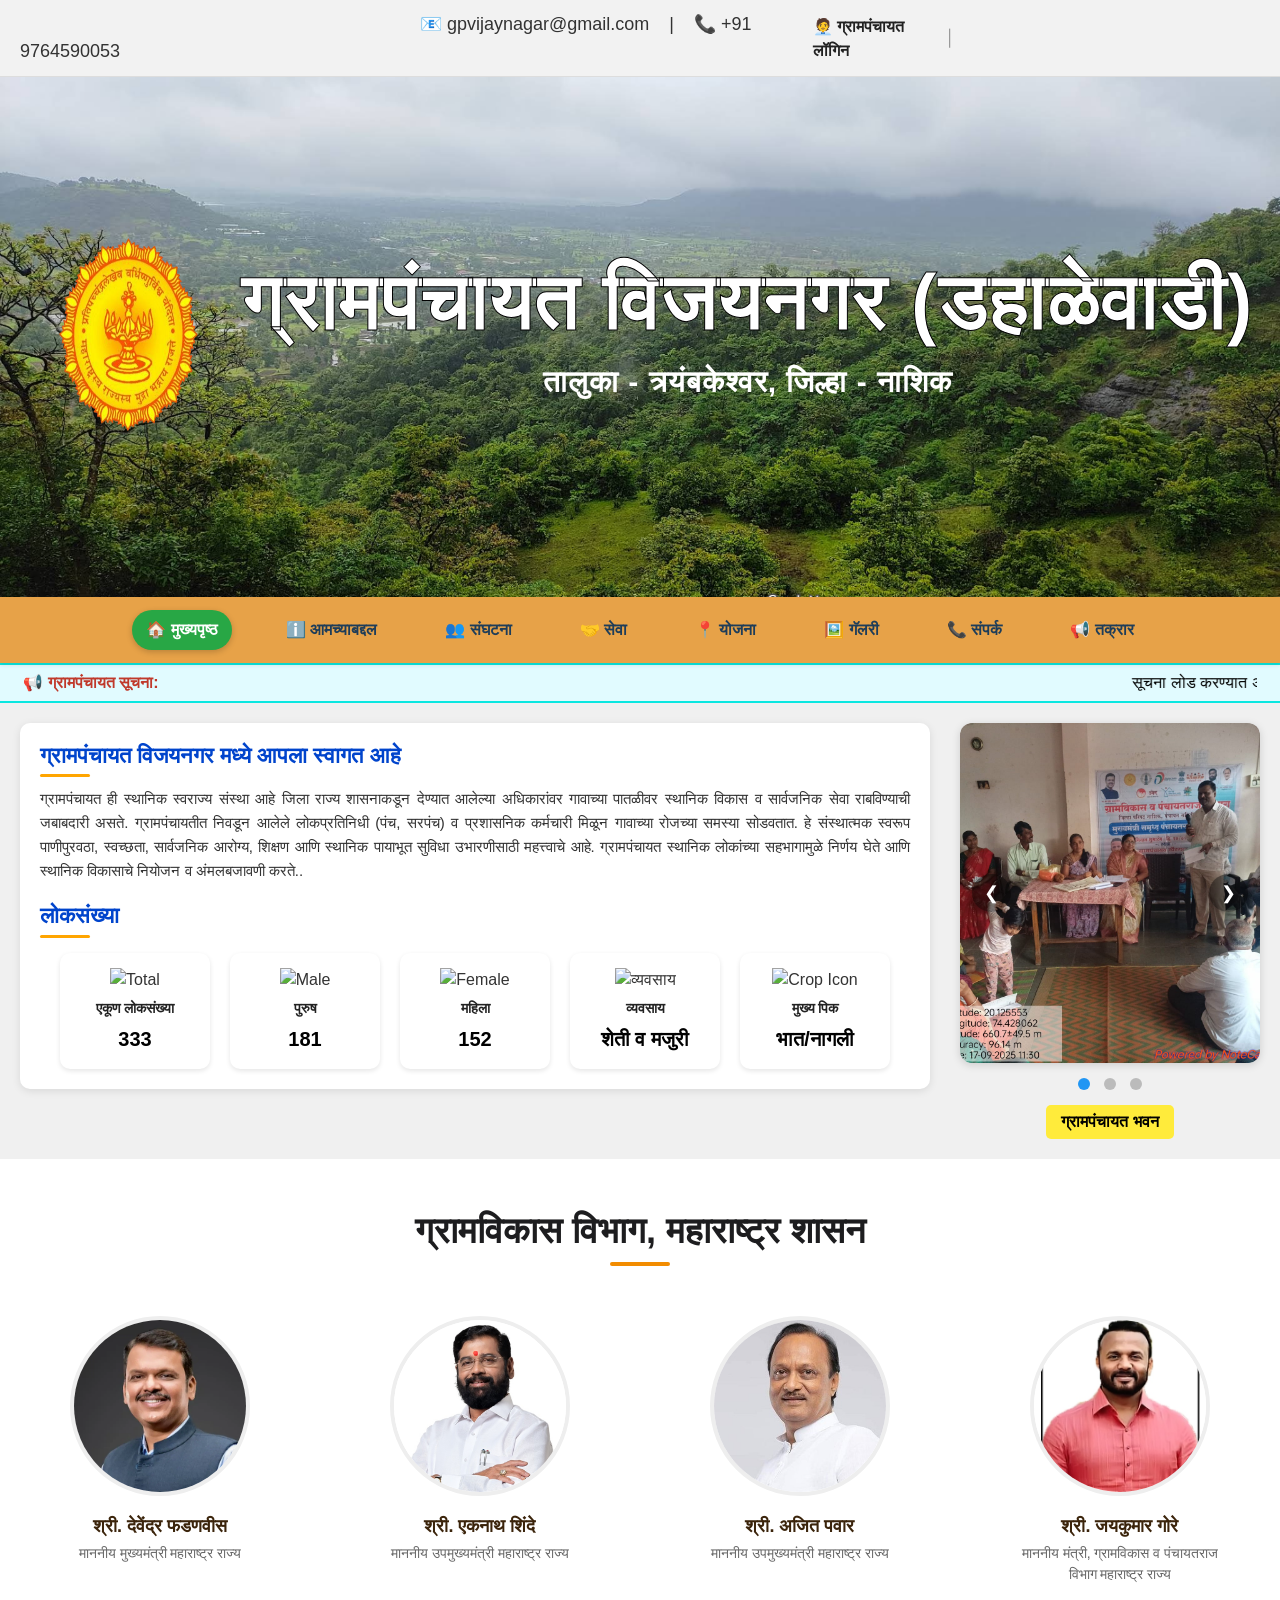
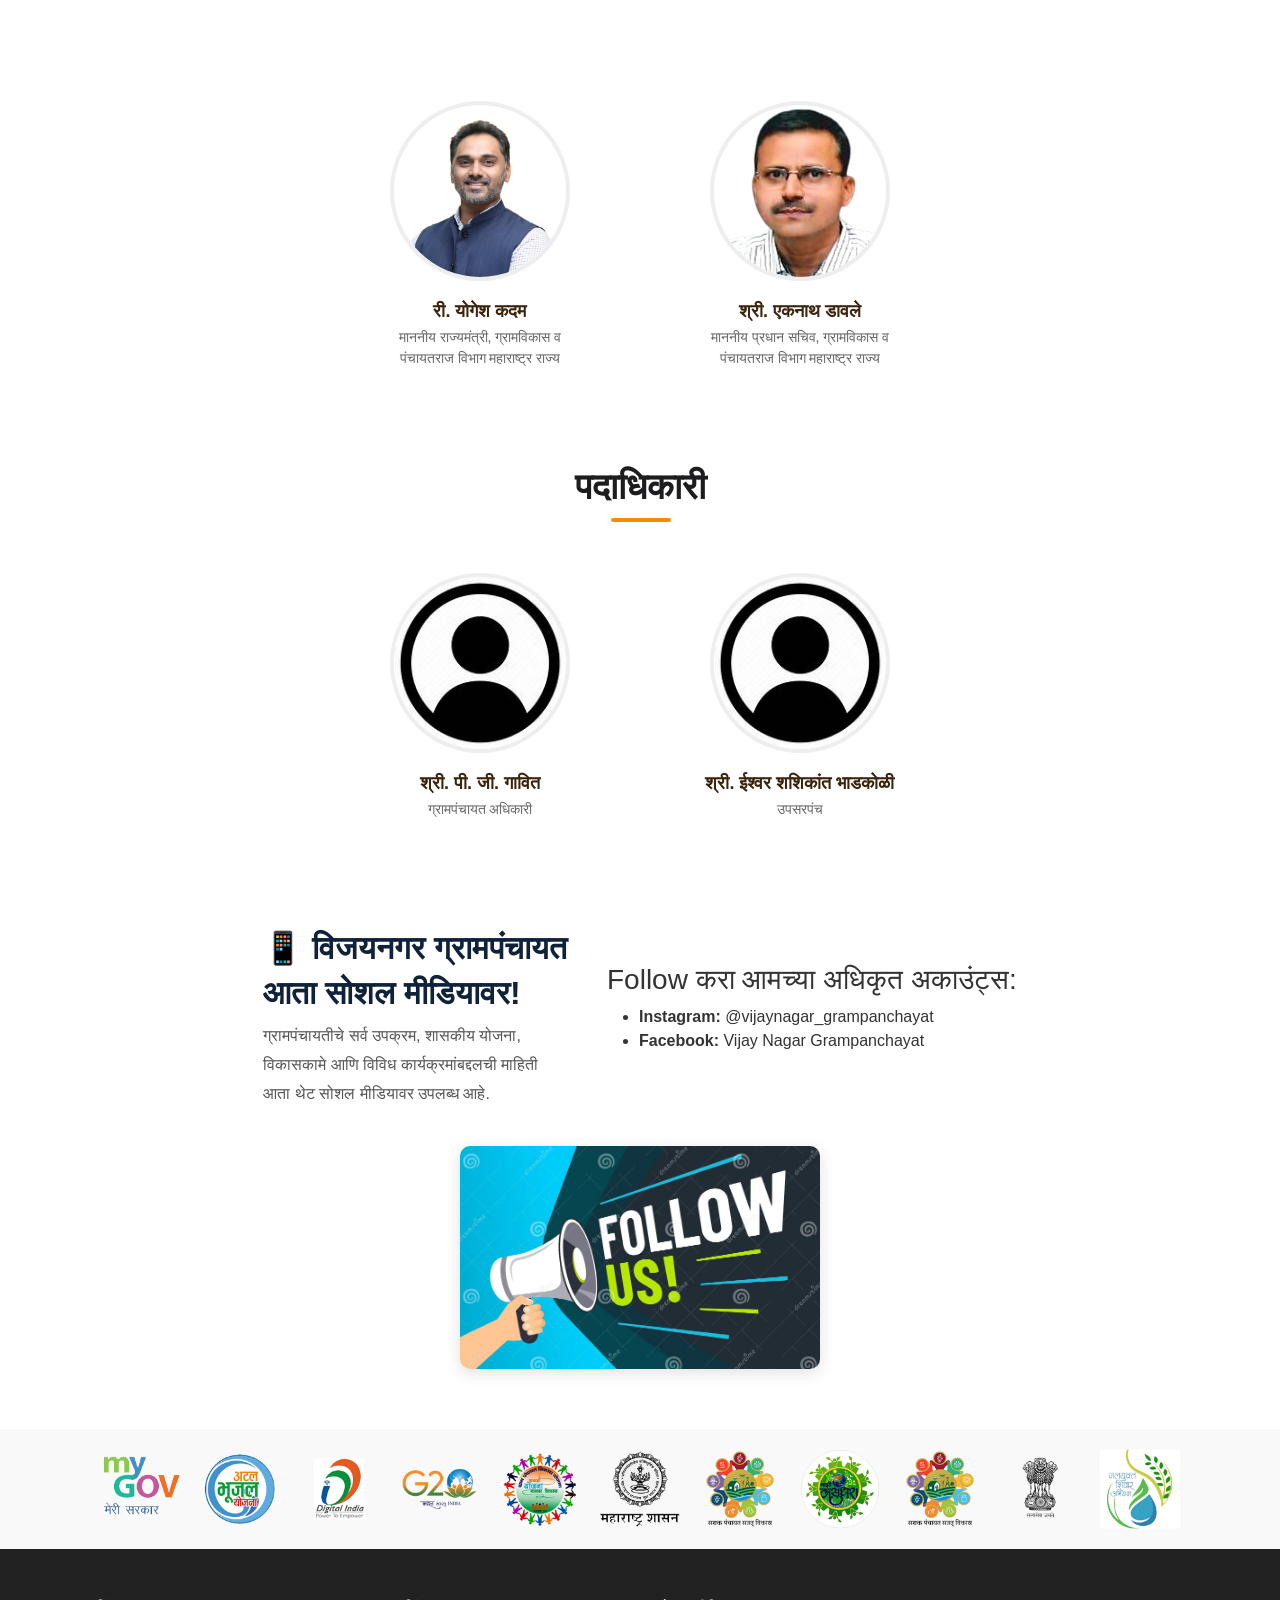
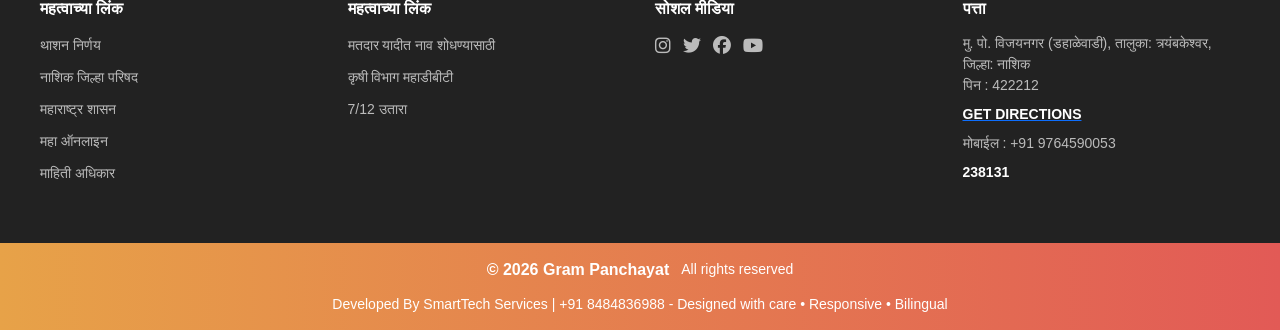
==== index.html @ 572db4f0 "Add files via upload" ====
<!DOCTYPE html>
<html lang="en">
<head>
    
    <meta charset="UTF-8">
    <meta name="viewport" content="width=device-width, initial-scale=1.0">
  <link rel="icon" href="images/GramLogo.png" type="image/x-icon">
    <title>ग्रामपंचायत विजयनगर </title>
   
  <!--Bootstrap -->
   <!-- <link href="https://cdn.jsdelivr.net/npm/bootstrap@5.2.3/dist/css/bootstrap.min.css" rel="stylesheet"> -->
  <!-- Font Awesome CSS -->
  <link rel="stylesheet" href="https://cdnjs.cloudflare.com/ajax/libs/font-awesome/6.4.0/css/all.min.css">  
    <link rel="stylesheet" href="https://unpkg.com/boxicons@2.1.4/css/boxicons.min.css">
    <link href="https://unpkg.com/aos@2.3.1/dist/aos.css" rel="stylesheet">
    
    <!-- Google Font -->
     <meta name="google" content="notranslate">
  <link href="https://fonts.googleapis.com/css2?family=Inter:wght@300;400;600;700&display=swap" rel="stylesheet">
  <link href="https://cdn.jsdelivr.net/npm/bootstrap@5.2.3/dist/css/bootstrap.min.css" rel="stylesheet">

    <link rel="stylesheet" href="style.css">
    <!-- Icons (FontAwesome or similar) -->
    <link rel="stylesheet" href="style.css">
    <link rel="stylesheet" href="lightbox.css">
    <style>
        body {
            font-family: 'Segoe UI', sans-serif;
            background-color: #f0f0f0;
            /* padding: 30px; */
        }

        .population-card {
            width: 400px;
            background-color: #fff;
            border-radius: 6px;
            box-shadow: 0 2px 6px rgba(0, 0, 0, 0.1);
            padding: 20px;
        }

            .population-card h2 {
                font-size: 18px;
                color: #003366;
                margin-bottom: 10px;
                position: relative;
                display: inline-block;
                border-bottom: 3px solid orange;
            }

        .population-table {
            background: white;
            /* border: black; */
            padding: 15px;
            border-radius: 10px;
            text-align: center;
            width: 150px;
            box-shadow: 0 2px 5px rgba(0,0,0,0.1);
            transition: transform 0.3s ease, box-shadow 0.3s ease;
            cursor: pointer;  /* hover केल्यावर pointer दिसेल */
        }

        /* hover झाल्यावर bubble effect */
        .population-table:hover {
            transform: scale(1.1);  /* थोडा मोठा होईल */
            box-shadow: 0 8px 15px rgba(0,0,0,0.2); /* shadow वाढेल */
        }

        .pop-col {
            flex: 1;
        }

            .pop-col:not(:last-child) {
                border-right: 1px solid #ddd;
            }

            .pop-col img {
                width: 36px;
                height: 36px;
                margin-bottom: 6px;
            }

        .pop-label {
            font-weight: bold;
            font-size: 14px;
            margin-bottom: 5px;
            color: #222;
        }

        .pop-value {
            font-size: 20px; /* Increase size */
            font-weight: bold; /* Make bold */
            color: #000; /* Darker color for better contrast (optional) */
            margin-top: 5px;
        }
        .goog-te-combo {
      font-size: 16px !important;
      font-weight: bold !important;
      padding: 6px;
    }


    .notice-strip {
  background-color: #e1fbff;
  /* background-color: #fff8e1; */
  /*border-top: 2px solid #ffc107;
  border-bottom: 2px solid #ffc107;*/
  border-top: 2px solid #0ae7e0;
  border-bottom: 2px solid #0ae7e0;
  color: #333;
  padding: 6px 0;
  font-size: 16px;
  font-weight: 500;
  font-family: "Poppins", sans-serif;
  overflow: hidden;
  width: 100%;
  position: relative;
  z-index: 1;
}
.notice-content {
  display: flex;
  align-items: center;
  justify-content: center;
}
.notice-content span {
  color: #c0392b;
  font-weight: bold;
  margin-right: 10px;
}
.notice-strip marquee {
  width: 85%;
  color: #000;
}

.social-section {
  padding: 60px 10%;
  background: #fff;
  font-family: "Poppins", sans-serif;
}

.container-social {
  display: flex;
  align-items: center;
  justify-content: center;
  gap: 40px;
  flex-wrap: wrap;
}

.social-text h2 {
  font-size: 32px;
  font-weight: 600;
  color: #0f2239;
  line-height: 1.4;
}

.social-text p {
  font-size: 16px;
  color: #555;
  margin-top: 5px;
  margin-bottom: 0px;
}

.social-text h3 {
  font-size: 18px;
  margin-bottom: 10px;
  color: #000;
}

.social-text ul {
  list-style-type: disc;
  margin-left: 10px;
  color: #222;
  font-size: 16px;
}

.social-image img {
  width: 360px;
  max-width: 100%;
  border-radius: 10px;
  box-shadow: 0px 4px 16px rgba(0,0,0,0.12);
}


    
  /* @media (max-width: 880px) {


  .mobile-nav-toggle {
    display: block; 
  }
} */


    </style>

    <meta name="google" content="notranslate">

   
</head>

<body>

     <div class="top-bar-first">
    <div class="contact-info-one">
      <span>📧  gpvijaynagar@gmail.com &nbsp;&nbsp; | &nbsp;&nbsp; 📞 +91 9764590053 </span>
      
      
    </div>
    <div class="login-translate">
    <a href="admin-login.html" class="gp-login" target="_blank">🧑‍💼 ग्रामपंचायत लॉगिन</a>
    <span class="separator">|</span>
    <div id="google_translate_element"></div>
    </div>
  </div>

    <header class="site-header-index" style="display: flex; align-items: center;justify-content: center;">
      <div class="logo">
         <img src="images/maharashtraLogo_1.png" alt="Maharashtra Shasan">
      </div>
      <div class="header">
        <h1 class="GramName" data-aos="fade-down"><strong>ग्रामपंचायत विजयनगर (डहाळेवाडी)</strong></h1>
        <p class="GramAddress" data-aos="fade-up"><strong>तालुका - त्र्यंबकेश्वर,  जिल्हा - नाशिक</strong> </p>
      </div>

    </header>

    <nav class="navbar">
        <div class="mobile-nav-toggle" aria-expanded="false">☰</div>
        <ul id="main-nav">
            <li class="active"><a href="#">🏠 मुख्यपृष्ठ</a></li>
            <li><a href="about.html">ℹ️ आमच्याबद्दल</a></li>
            <li><a href="organisation.html">👥 संघटना</a></li>
            <li><a href="services.html">🤝 सेवा</a></li>
            <li><a href="schemes.html">📍 योजना</a></li>
            <li><a href="gallery.html">🖼️ गॅलरी</a></li>
            <li><a href="contact.html">📞 संपर्क</a></li>
            <!-- <li><a href="apply.html">अर्ज</a></li> -->
            <li><a href="#complaint" data-bs-toggle="modal" data-bs-target="#complaintModal">📢 तक्रार</a></li>          
        </ul>    
      </nav>

      <div id="noticeStrip" class="notice-strip">
        <div class="notice-content">
          <span>📢 ग्रामपंचायत सूचना:</span>
          <marquee id="noticeMarquee" behavior="scroll" direction="left" scrollamount="5">
            Notices -
          </marquee>
        </div>
      </div>

    <section class="welcome-section">
        <div  data-aos="fade-right" class="left-box">
            <h2 class="section-title">ग्रामपंचायत विजयनगर मध्ये आपला स्वागत आहे</h2>
            <p class="section-para" style="text-align: justify;">
                ग्रामपंचायत ही स्थानिक स्वराज्य संस्था आहे जिला राज्य शासनाकडून देण्यात 
                आलेल्या अधिकारांवर गावाच्या पातळीवर स्थानिक विकास व सार्वजनिक सेवा राबविण्याची जबाबदारी असते. 
                ग्रामपंचायतीत निवडून आलेले लोकप्रतिनिधी (पंच, सरपंच) व प्रशासनिक कर्मचारी मिळून गावाच्या रोजच्या समस्या सोडवतात. 
                हे संस्थात्मक स्वरूप पाणीपुरवठा, स्वच्छता, सार्वजनिक आरोग्य, शिक्षण आणि स्थानिक पायाभूत सुविधा उभारणीसाठी महत्त्वाचे आहे. 
                ग्रामपंचायत स्थानिक लोकांच्या सहभागामुळे निर्णय घेते आणि स्थानिक विकासाचे नियोजन व अंमलबजावणी करते..
            </p>

            <h3 class="section-title">लोकसंख्या</h3>
          

               <div class="team-grid" id="team">
                   
                    <div class="population-table">
                        
                            <div class="pop-col">
                                <img src="https://cdn-icons-png.flaticon.com/128/1077/1077012.png" alt="Total">
                                <div class="pop-label">एकूण लोकसंख्या</div>
                                <div class="pop-value">954</div>
                            </div>
                       
                    </div>
                    <div class="population-table">
                       
                        <div class="pop-col">
                            <img src="https://cdn-icons-png.flaticon.com/128/236/236831.png" alt="Male">
                            <div class="pop-label">पुरुष</div>
                            <div class="pop-value">518</div>
                        </div>
                       
                    </div>
                    <div class="population-table">
                       
                        <div class="pop-col">
                            <img src="https://cdn-icons-png.flaticon.com/128/236/236832.png" alt="Female">
                            <div class="pop-label">महिला</div>
                            <div class="pop-value">436</div>
                        </div>
                       
                    </div>
                    <!-- <div class="population-table">
                       
                        <div class="pop-col">
                            <img src="https://cdn-icons-png.flaticon.com/128/3135/3135768.png" alt="कुटुंब">
                            <div class="pop-label">कुटुंब</div>
                            <div class="pop-value">106</div>
                        </div>
                       
                    </div> -->
                    <div class="population-table">
                       
                        <div class="pop-col">
                            <img src="https://cdn-icons-png.flaticon.com/128/432/432310.png" alt="व्यवसाय">
                            <div class="pop-label">व्यवसाय</div>
                            <div class="pop-value">शेती व मजुरी</div>
                        </div>
                       
                    </div>
                    <div class="population-table">
                       
                        <div class="pop-col">
                            <img src="https://cdn-icons-png.flaticon.com/128/9922/9922321.png" alt="Crop Icon">
                            <div class="pop-label">मुख्य पिक</div>
                            <div class="pop-value">भात/नागली</div>
                        </div>
                       
                    </div>
                </div>
           
        </div>

        <div  data-aos="fade-left" class="right-box">
            <div id="slider1" class="slider">
                <div class="slides">
                    <img src="images/sabha1.jpeg" alt="Gram Panchayat 1">
                    <img src="images/sabha2.jpeg" alt="Gram Panchayat 2">
                    <img src="images/Website_Bg.jpg" alt="Gram Panchayat 3">
                </div>
                <button class="prev" onclick="slider1.moveSlide(-1)">❮</button>
                <button class="next" onclick="slider1.moveSlide(1)">❯</button>
            </div>
           
            <div class="dots">
                <span class="dot" onclick="slider1.currentSlide(0)"></span>
                <span class="dot" onclick="slider1.currentSlide(1)"></span>
                <span class="dot" onclick="slider1.currentSlide(2)"></span>
            </div>

  <!-- title below dots -->
            <div class="slider-title">ग्रामपंचायत भवन</div>

        </div>
    </section>




     <section class="officials-section">
    <h2  data-aos="fade-up" class="section-title-photo">ग्रामविकास विभाग, महाराष्ट्र शासन</h2>
    <div data-aos="fade-up" class="officials-container">
        <div class="official-card">
        <img src="images/cm_maharashtra.webp" alt="श्री. देवेंद्र फडणवीस">
        <h3>श्री. देवेंद्र फडणवीस</h3>
        <p>माननीय मुख्यमंत्री महाराष्ट्र राज्य</p>
        </div>
        <div class="official-card">
        <img src="images/dcm1_maharashtra.jpeg" alt="श्री. एकनाथ शिंदे">
        <h3>श्री. एकनाथ शिंदे</h3>
        <p>माननीय उपमुख्यमंत्री महाराष्ट्र राज्य</p>
        </div>
        <div class="official-card">
        <img src="images/dcm2_maharashtra.jpg" alt="श्री. अजित पवार">
        <h3>श्री. अजित पवार</h3>
        <p>माननीय उपमुख्यमंत्री महाराष्ट्र राज्य</p>
        </div>
        <div class="official-card">
        <img src="images/panchayatraj_mantri.jpg" alt="श्री. जयकुमार गोरे">
        <h3>श्री. जयकुमार गोरे</h3>
        <p>माननीय मंत्री, ग्रामविकास व पंचायतराज विभाग महाराष्ट्र राज्य</p>
        </div>
        <div class="official-card">
        <img src="images/panchayatraj_upmantri.png" alt="श्री. योगेश कदम">
        <h3>री. योगेश कदम</h3>
        <p>माननीय राज्यमंत्री, ग्रामविकास व पंचायतराज विभाग महाराष्ट्र राज्य</p>
        </div>
        <div class="official-card">
        <img src="images/Gramvikas_PradhanSachiv.png" alt="श्री. एकनाथ डावले">
        <h3>श्री. एकनाथ डावले</h3>
        <p>माननीय प्रधान सचिव, ग्रामविकास व पंचायतराज विभाग महाराष्ट्र राज्य</p>
        </div>
    </div>
    </section>


    <section class="officials-section">
    <h2  data-aos="fade-up" class="section-title-photo">पदाधिकारी</h2>
    <div data-aos="fade-up" class="officials-container">
        <div class="official-card">
        <img src="images/adminlogo.jpeg" alt="श्री. पी. जी. गावित">
        <h3>श्री. पी. जी. गावित</h3>
        <p>ग्रामपंचायत अधिकारी</p>
        </div>
        <div class="official-card">
        <img src="images/adminlogo.jpeg" alt="श्री. ईश्वर शशिकांत भाडकोळी">
        <h3>श्री. ईश्वर शशिकांत भाडकोळी</h3>
        <p>उपसरपंच</p>
        </div>
    </div>
    </section>

    <section class="social-section">
      <div class="container-social">
        
        <!-- Left Content -->
        <div class="social-text"  data-aos="fade-right">
          <h2>📱 विजयनगर ग्रामपंचायत <br> आता सोशल मीडियावर!</h2>

          <p>
            ग्रामपंचायतीचे सर्व उपक्रम, शासकीय योजना,
          </p>
          <p>विकासकामे आणि विविध कार्यक्रमांबद्दलची माहिती</p>
          <p>आता थेट सोशल मीडियावर उपलब्ध आहे.
          </p>
          </div>
          <div  data-aos="fade-up">

          <h3>Follow करा आमच्या अधिकृत अकाउंट्स:</h3>
          <ul>
            <li><strong>Instagram:</strong> @vijaynagar_grampanchayat</li>
            <li><strong>Facebook:</strong> Vijay Nagar Grampanchayat</li>
          </ul>
        </div>

        <!-- Right Image -->
        <div class="social-image"  data-aos="fade-left">
          <img src="images/social_media_img1.jpg" alt="Follow Us">
        </div>

      </div>
    </section>



      
    <div class="modal fade" id="complaintModal" tabindex="-1">
    <div class="modal-dialog">
      <div class="modal-content">

        <!-- Header -->
        <div class="modal-header">
          <h5 class="modal-title">तक्रार / सूचना</h5>
        </div>

        <!-- Body -->
        <div class="modal-body">
          <form id="complaintForm">
            <div class="mb-3">
              <label class="form-label" >नाव :</label>
              <input type="text" class="form-control" id="complainterName" placeholder="आपले पूर्ण नाव भरा" required>
            </div>

            <div class="mb-3">
              <label class="form-label">मोबाईल नंबर :</label>
              <input type="number" class="form-control" id="complainterNumber" placeholder="आपला मोबाईल नंबर भरा" required>
            </div>


            <div class="mb-3">
              <label class="form-label">तक्रार / सूचना निवडा :</label>
              <select class="form-control" id="reasonDropdown">
                <option value="" required>-- निवडा --</option>
              </select>
            </div>

            <div class="mb-3">
              <label class="form-label">वर्णन :</label>
              <textarea class="form-control" id="comlaintDesc" rows="3" placeholder="समस्या तपशीलवार लिहा" required></textarea>
            </div>
          </form>
        </div>

        <!-- Footer -->
        <div class="modal-footer">
          <button class="btn btn-primary" type="submit" form="complaintForm">Send</button>
          <button class="btn btn-danger" data-bs-dismiss="modal">Close</button>
        </div>

      </div>
    </div>
  </div>




     <!-- <section class="welcome-section"> -->
     <div id="logos"> 
        <div data-aos="fade-up" class="govtlogos">
          <img class="govlogo" src="images/apleSarkar.png" alt="Aple Sarkar">        
          <img class="govlogo" src="images/atalBujal.png" alt="Atal Bhujal">
          <img class="govlogo" src="images/digitalIndia.png" alt="Digital India">
          <img class="govlogo" src="images/g20.png" alt="G 20">
          <img class="govlogo" src="images/gramVikas.png" alt="Gram Vikas">
          <img class="govlogo" src="images/mahaShasan.png" alt="Maha shasan">
          <img class="govlogo" src="images/panchayat.png" alt="Panchayat Raj">
          <img class="govlogo" src="images/vasundhara.png" alt="Vasundhara">        
          <img class="govlogo" src="images/panchayat.png" alt="Panchayat">
          <img class="govlogo" src="images/satyamevaJayate.png" alt="Satyameva Jayate">
          <img class="govlogo" src="images/jalayuktaShivar.png" alt="Jalyukta Shivar">
        </div>
      </div>
      <!-- </section> -->

    <section class="footer-info">
  <div class="footer-container">

    <!-- Column 1 -->
    <div class="footer-col">
      <h3>महत्वाच्या लिंक</h3>
      <ul>
        <li> <a href="https://gr.maharashtra.gov.in/1145/Government-Resolutions" target="_blank" rel="noopener noreferrer">थाशन निर्णय</a></li>
        <li><a href="https://zpnashik.maharashtra.gov.in/" target="_blank" rel="noopener noreferrer">नाशिक जिल्हा परिषद</a></li>
        <li><a href="https://maharashtra.gov.in/" target="_blank" rel="noopener noreferrer">महाराष्ट्र शासन</a></li>
        <li><a href="https://www.mahaonline.gov.in/" target="_blank" rel="noopener noreferrer">महा ऑनलाइन</a></li>
        <li><a href="https://nashik.gov.in/en/services/rti/" target="_blank" rel="noopener noreferrer">माहिती अधिकार</a></li>
      </ul>
    </div>

    <!-- Column 2 -->
    <div class="footer-col">
      <h3>महत्वाच्या लिंक</h3>
      <ul>
        <li><a href="https://ceoelection.maharashtra.gov.in/ceo/" target="_blank" rel="noopener noreferrer">मतदार यादीत नाव शोधण्यासाठी</a></li>
        <li><a href="https://mahadbtmahait.gov.in/Farmer/AgriLogin/AgriLogin" target="_blank" rel="noopener noreferrer">कृषी विभाग महाडीबीटी</a></li>
        <li><a href="https://bhulekh.mahabhumi.gov.in/" target="_blank" rel="noopener noreferrer">7/12 उतारा</a></li>
      </ul>
    </div>

    <!-- Column 3 -->
    <div class="footer-col">
      <h3>सोशल मीडिया</h3>
      <div class="social-icons">
        <a href="https://www.instagram.com/" target="_blank" rel="noopener noreferrer"><i class="fa-brands fa-instagram"></i></a>
        <a href="https://x.com/" target="_blank" rel="noopener noreferrer"><i class="fa-brands fa-twitter"></i></a>
        <a href="https://www.facebook.com/" target="_blank" rel="noopener noreferrer"><i class="fa-brands fa-facebook"></i></a>
        <a href="https://www.youtube.com/" target="_blank" rel="noopener noreferrer"><i class="fa-brands fa-youtube"></i></a>
      </div>
    </div>

    <!-- Column 4 -->
    <div class="footer-col">
      <h3>पत्ता</h3>
      <p>मु. पो. विजयनगर (डहाळेवाडी), तालुका: त्र्यंबकेश्वर, जिल्हा: नाशिक <br>पिन : 422212</p>
      <a href="https://www.google.co.in/maps/dir//VCRV%2B88G+Dahalewadi+(Vijaynagar),+Dahalewadi+N.V.,+Take+Harsha,+Maharashtra+422212/@19.8908266,73.424273,15z/data=!4m17!1m8!3m7!1s0x3be761004ac11359:0xb861e0a360240c4a!2sDahalewadi+(Vijaynagar)!8m2!3d19.8908266!4d73.4433274![base64]!16s%2Fg%2F11x1446y5y!4m7!1m0!1m5!1m1!1s0x3be761004ac11359:0xb861e0a360240c4a!2m2!1d73.4433274!2d19.8908269?hl=en&entry=ttu&g_ep=EgoyMDI1MTEwOS4wIKXMDSoASAFQAw%3D%3D" target="_blank"><p><strong>GET DIRECTIONS</strong></p></a>
     
      <p>मोबाईल : +91 9764590053</p>
      <p><strong>238131</strong></p>
    </div>

  </div>
</section>
    
     <footer>
    <div class="wrap f-wrap">
      <div style="display:flex;gap:12px;align-items:center;justify-content:center;flex-wrap:wrap">
        <div style="font-weight:700">© <span id="year"></span> Gram Panchayat</div>
        <div class="light">All rights reserved</div>
      </div>
      <small class="light"> Developed By SmartTech Services | +91 8484836988  - Designed with care • Responsive • Bilingual</small>
    </div>
  </footer>


<script src="utils.js"></script>
<script src="config.js"></script>
<script type="text/javascript" src="//translate.google.com/translate_a/element.js?cb=googleTranslateElementInit"></script>
<script src="https://unpkg.com/aos@2.3.1/dist/aos.js"></script>
<script src="script.js"></script>
<script src="https://cdn.jsdelivr.net/npm/bootstrap@5.2.3/dist/js/bootstrap.bundle.min.js"></script>
<script>
document.addEventListener('DOMContentLoaded', () => {
  const toggle = document.querySelector('.mobile-nav-toggle');
  const menu = document.querySelector('nav ul#main-nav');
  const menuLinks = document.querySelectorAll('nav ul#main-nav li a');

  // Guard: if elements are missing (e.g. different page), exit gracefully
  if (!toggle || !menu) return;

  // Toggle menu on hamburger click
  toggle.addEventListener('click', () => {
    const isOpen = menu.classList.toggle('show');       // add/remove .show
    toggle.setAttribute('aria-expanded', isOpen);       // accessibility
    // Optional: change icon from ☰ to ✖
    toggle.textContent = isOpen ? '✖' : '☰';
  });

  // Close menu when any link clicked (for SPA behaviour or anchor links)
  if (menuLinks.length) {
    menuLinks.forEach(link => {
      link.addEventListener('click', () => {
        menu.classList.remove('show');
        toggle.setAttribute('aria-expanded', 'false');
        toggle.textContent = '☰';
      });
    });
  }





  // Optional: close menu if user taps/clicks outside the nav when open
  document.addEventListener('click', (e) => {
    if (!menu.classList.contains('show')) return;
    if (!e.target.closest('nav')) {
      menu.classList.remove('show');
      toggle.setAttribute('aria-expanded', 'false');
      toggle.textContent = '☰';
    }
  });

  // Optional: allow keyboard toggle via Enter/Space when focused
  toggle.addEventListener('keydown', (e) => {
    if (e.key === 'Enter' || e.key === ' ') {
      e.preventDefault();
      toggle.click();
    }
  });
});




//--------------------------------------------population Counter effect--------------------------------------


document.addEventListener("DOMContentLoaded", function () {
  const counters = document.querySelectorAll(".pop-value");
  let started = false;

  function animateCounters() {
    if (started) return;
    const section = document.querySelector("#team");
    const rect = section.getBoundingClientRect();
    const inView = rect.top < window.innerHeight && rect.bottom > 0;

    if (inView) {
      started = true;
      counters.forEach(counter => {
        const finalValue = counter.textContent.trim();

        if (!isNaN(finalValue) && finalValue !== "") {
          let start = 0;
          const end = parseInt(finalValue);
          const duration = 2000;
          const increment = end / (duration / 50);

          counter.textContent = "0";

          const interval = setInterval(() => {
            start += increment;
            if (start >= end) {
              start = end;
              clearInterval(interval);
            }
            counter.textContent = Math.floor(start);
          }, 50);
        }
      });
    }
  }

  window.addEventListener("scroll", animateCounters);
  animateCounters(); // trigger if already visible
});


 AOS.init({
        duration: 1000,   // Animation duration (ms)
        once: true        // Run animation only once
    });

  function googleTranslateElementInit() {
    new google.translate.TranslateElement({
      pageLanguage: 'mr', // or 'mr' if your original site is in Marathi
      includedLanguages: 'en,hi,mr', // ✅ Add 'mr' for Marathi
      layout: google.translate.TranslateElement.InlineLayout.SIMPLE
    }, 'google_translate_element');
  }


</script>       
</body>
</html>
---- style.css ----
body {
    font-family: Arial, sans-serif;
    margin: 0;
    background: #f5f5f5;
    color: #333;
}

.top-bar-first {
  display: flex;
  justify-content: space-between;
  min-height: 50px;
  align-items: center;
  background-color: #f2f2f2;
  padding: 8px 20px;
  font-size: 18px;
  border-bottom: 1px solid #ddd;
}

.contact-info-one span {
  margin-right: 20px;
  padding-left: 400px;
  
}

.right-links-first {
  display: flex;
  align-items: center;
  gap: 10px;
  
}

.login-translate {
  display: flex;
  align-items: center;
  gap: 8px;
  font-family: "Inter", sans-serif;
  font-size: 16px;
  font-weight: 600;
  padding-right: 300px; /* smaller default padding */
}

  .gp-login {
    text-decoration: none;
    color: #222;
    padding: 6px 10px;
    border-radius: 6px;
    transition: 0.3s;
  }

  .gp-login:hover {
    background: #f1f1f1;
  }

  .separator {
    color: #999;
    font-weight: normal;
  }

  #google_translate_element {
    display: inline-block;
  }

.right-links-first a {
  text-decoration: none;
  color: #333;
  font-weight: bold;
}

.logo-bar {
  display: flex;
  align-items: center;
  padding: 15px 20px;
  background-color: white;
}

header {
    background: linear-gradient(90deg, #0f9d58, #34a853);
    color: white;
    padding: 20px;
    text-align: center;
}

nav {
    background: #222;
    padding: 10px;
    text-align: center;
}

    nav a {
        color: white;
        text-decoration: none;
        margin: 0 15px;
        font-weight: bold;
    }

        nav a:hover {
            color: #34a853;
        }

.container {
    padding: 20px;
}

.card {
    background: white;
    padding: 20px;
    margin-bottom: 20px;
    border-radius: 10px;
    box-shadow: 0 2px 6px rgba(0,0,0,0.1);
}

footer {
    background: linear-gradient(to right,  rgb(231, 162, 72), #e25a56);
    /* background: linear-gradient(to right, #6cbef0, #3d566e); */
    color: white;
    text-align: center;
    padding: 15px;
    margin-top: 0px;
}

.footer-info {
    background-color: #222;  /* black background */
    color: #fff;
    padding: 50px 20px;
}

.footer-container {
    display: grid;
    grid-template-columns: repeat(4, 1fr);
    gap: 30px;
    max-width: 1200px;
    margin: 0 auto;
}

.footer-col h3 {
    font-size: 16px;
    margin-bottom: 15px;
    font-weight: bold;
}

.footer-col ul {
    list-style: none;
    padding: 0;
    margin: 0;
}

.footer-col ul li {
    margin-bottom: 8px;
}

.footer-col ul li a {
    color: #bbb;
    text-decoration: none;
    font-size: 14px;
}

.footer-col ul li a:hover {
    color: #fff;
}

.footer-col p {
    font-size: 14px;
    color: #bbb;
    margin: 8px 0;
}

.footer-col p strong {
    color: #fff;
}

.social-icons {
    display: flex;
    gap: 12px;
}

.social-icons a {
    color: #bbb;
    font-size: 18px;
    transition: color 0.3s ease;
}

.social-icons a:hover {
    color: #fff;
}


.gallery img {
    width: 100%;
    border-radius: 10px;
    margin-bottom: 10px;
}
/* Reset default styles */
* {
    margin: 0;
    padding: 0;
    box-sizing: border-box;
    
}

/* 
.site-header-index {
    background: url(images/Website_Bg.jpg);
    background-size: cover;
    background-position: center;

    text-align: center;
    padding: 20px 10px;
    min-height: 520px;

    /* Animation 
    animation: gradientMove 20s ease infinite;
} */


.site-header-index {
  /* background: url(images/Website_Bg.jpg) no-repeat center center; */
  background: url(images/vijaynagarMain.png) no-repeat center center;
  background-size: 110%; /* Start slightly zoomed in */
  background-position: center;
  text-align: center;
  padding: 20px 10px;
  min-height: 520px;
  display: flex;
  align-items: center;
  justify-content: center;
  animation: zoomOutBg 3s ease-out forwards;
}

.GramName
{
  font-size: 80px;
  /* border: 1px solid black;
  padding: 8px 16px;
 
  color: white;
  border-radius: 4px;
  font-weight: 700; */

   color: white; /* Makes the inside transparent */
  -webkit-text-stroke: 1px black; /* Black outline */
  text-stroke: 1px black; /* For non-WebKit browsers (fallback) */
  font-weight: 800;
  letter-spacing: 1px;

}


.GramAddress
{
  font-size: 30px;
  
   color: white; /* Makes the inside transparent */
  /* -webkit-text-stroke: 1px black;
  text-stroke: 1px black;  */
  font-weight: 800;
  letter-spacing: 1px;
}

.logo img
{
  width: 200px;
  height: 200px;
  margin-right: 15px;
}


/* Header */
.site-header {
    background: linear-gradient(270deg, #4e8042, #72355e, #767736, #39726f, #bb9827);
    /* background: linear-gradient(270deg, #884783, #3d566e, #ac5a41, #336434, #753081); */
    background-size: 600% 600%;
    color: white;
    text-align: center;
    padding: 20px 10px;
    min-height: 150px;

    /* Animation */
    animation: gradientMove 20s ease infinite;
}

    .site-header h1 {
        font-size: 2rem;
        margin-bottom: 5px;
        margin-top: 25px;
    }

    .site-header p {
        font-size: 1rem;
        font-weight: 400;
    }

  
@keyframes gradientMove {
    0%   { background-position: 0% 50%; }
    50%  { background-position: 100% 50%; }
    100% { background-position: 0% 50%; }
}


@keyframes zoomOutBg {
  0% {
    background-size: 120%;
  }
  100% {
    background-size: 100%;
  }
}

/* Navbar */
.navbar {
    background: rgb(231, 162, 72);
    box-shadow: 0 2px 4px rgba(0,0,0,0.1);
    max-height: 75px;
    position: sticky;
    top: 0;
    width: 100%;
    z-index: 1000; 

    display: flex;            /* enable flexbox */
    justify-content: center;  /* center horizontally */
    align-items: center;      /* center vertically */
}

.navbar ul {
    list-style: none;
    display: flex;
    justify-content: center;
    flex-wrap: wrap;
    margin: 0;
    padding: 0;
}

.mobile-nav-toggle
{
  display: none;
}

        .navbar ul li {
            margin: 5px;
        }

            .navbar ul li a {
                text-decoration: none;
                color: #1e3d59;
                font-size: 1rem;
                font-weight: bold;
                padding: 8px 14px;
                border-radius: 25px;
                display: flex;
                align-items: center;
                gap: 6px;
                /* Animation setup */
                transition: all 0.3s ease;
            }

                /* Hover Effect */
                .navbar ul li a:hover {
                    background: #f0f0f0;
                    color: #0b6e4f;
                    transform: scale(1.1); /* makes it pop out */
                    box-shadow: 0 4px 8px rgba(0,0,0,0.2); /* adds floating effect */
                }

            /* Active Menu */
            .navbar ul li.active a {
                background: #28a745;
                color: white;
                box-shadow: 0 2px 6px rgba(0,0,0,0.2);
            }
/* Main welcome section layout */
.welcome-section {
    display: flex;
    gap: 30px; /* You can adjust the space as needed */
    padding: 20px;
    align-items: flex-start; /* Optional: aligns top of both boxes */
}

.welcome-section-about {
    background-color: white;
      padding: 30px 20px;
      display: flex;
      justify-content: center;
      align-items: center;
    }

    /* Center Card */
    .info-card {
      background-color: white;
      box-shadow: 0 5px 15px rgba(0,0,0,0.1);
      padding: 30px 40px;
      border-radius: 12px;
      max-width: 1200px;
      width: 100%;
      text-align: center;
    }

    .info-card h2 {
      font-size: 22px;
      color: #222;
      margin-bottom: 20px;
    }

    .info-card p {
      font-size: 18px;
      color: #333;
      line-height: 1.6;
    }

.left-box-about {
    max-width: 600px;
    padding: 20px;
    background: white;
    box-shadow: 0 4px 10px rgba(0,0,0,0.1);
    border-radius: 10px;
}

.section-title-about {
    font-size: 24px;
    font-weight: bold;
    margin-bottom: 15px;
    background-color: rgb(176, 223, 123);
    padding: 15px 0px;
}

.section-header-organisation {
  background-color: rgb(176, 223, 123); /* Orange */
  padding: 7px 0;
  text-align: center;
}

.section-header-organisation h2 {
  color: black;
  font-size: 28px;
  font-weight: bold;
  margin: 0;
  font-family: 'Mukta', sans-serif; /* Optional: use same font as rest of site */
}

/* organisation-photo-design */

.members-grid {
  display: grid;
  grid-template-columns: repeat(4, 1fr); /* 4 images per row */
  gap: 40px;
  max-width: 1200px;
  margin: 0 auto; /* Center the grid */
  padding: 30px 20px;
}

.member-card {
  position: relative;
  overflow: hidden;
  border-radius: 4px;
  box-shadow: 0 0 10px rgba(0,0,0,0.1);
}

.member-card img {
  width: 100%;
  height: 320px;
  object-fit: cover;
  display: block;
}

.overlay {
  position: absolute;
  bottom: 0;
  width: 100%;
  background: rgba(0,0,0,0.7);
  color: white;
  padding: 12px;
}

.overlay h3 {
  font-size: 16px;
  margin: 0 0 5px;
  font-family: 'Mukta', sans-serif;
}

.badge {
  background-color: #f28c00;
  color: white;
  padding: 4px 10px;
  font-size: 12px;
  font-weight: bold;
  border-radius: 3px;
  display: inline-block;
}

.filter-menu {
  text-align: center;
  margin-top: 10px;
  margin-bottom: 10px;
}

.filter-btn {
  background: none;
  border: none;
  font-size: 16px;
  margin: 0 10px;
  padding: 10px 15px;
  cursor: pointer;
  color: #333;
  border-bottom: 2px solid transparent;
  font-weight: 600;
  font-family: 'Mukta', sans-serif;
}

.filter-btn.active,
.filter-btn:hover {
  color: #e66400;
  border-color: #e66400;
}

.left-box {
    background: #fff;
    padding: 20px;
    border-radius: 10px;
    box-shadow: 0 2px 8px rgba(0,0,0,0.1);
    width: 1000px;
}

    .left-box h2 {
        color: #0044cc;
        margin-bottom: 10px;
    }

    .left-box p {
        font-size: 15px;
        line-height: 1.6;
        margin-bottom: 20px;
    }

/* Section title underline */
.section-title {
    color: #0044cc;
    font-weight: bold;
    position: relative;
    display: inline-block;
    margin-bottom: 15px;
    font-size: 22px;
}

    .section-title::after {
        content: "";
        display: block;
        width: 50px;
        height: 3px;
        background: orange;
        margin-top: 5px;
        border-radius: 2px;
    }

.officials-section {
  text-align: center;
  padding: 50px 20px 30px;
  background-color: #fff;
}

.section-title-photo {
  font-size: 36px;
  font-weight: bold;
  color: #1d1d1f;
  margin-bottom: 10px;
  font-family: 'Mukta', sans-serif;
  position: relative;
  display: inline-block;
}

.section-title-photo::after {
  content: "";
  display: block;
  width: 60px;
  height: 4px;
  background-color: #f28c00; /* Orange underline */
  margin: 10px auto 0;
  border-radius: 2px;
}

.officials-container {
  display: flex;
  justify-content: center;
  flex-wrap: wrap;
  gap: 100px;
  margin-top: 40px;
}

.official-card {
  width: 220px;
  text-align: center;
}

.official-card img {
  width: 180px;
  height: 180px;
  border-radius: 50%;
  object-fit: cover;
  margin-bottom: 15px;
  border: 4px solid #eee;
}

.official-card h3 {
  font-size: 18px;
  color: #3b240b;
  font-weight: 600;
  margin: 5px 0;
  font-family: 'Mukta', sans-serif;
}

.official-card p {
  font-size: 14px;
  color: #666;
  font-family: 'Mukta', sans-serif;
}


/* लोकसंख्या टेबल कार्ड */
.population-card {
    background: #fff;
    border-radius: 8px;
    overflow: hidden;
    box-shadow: 0 2px 6px rgba(0,0,0,0.1);
}

    .population-card table {
        width: 100%;
        border-collapse: collapse;
        text-align: center;
    }

    .population-card th {
        background: #f8f9fa;
        padding: 15px;
        font-size: 14px;
        color: #333;
    }

        .population-card th img {
            width: 40px;
            height: 40px;
            margin-bottom: 5px;
        }

    .population-card td {
        padding: 15px;
        font-size: 18px;
        font-weight: bold;
        color: #2a4d69;
    }


/* Right side slider */
.right-box {
    flex: 1;
    position: relative;
}

.slider {
    overflow: hidden;
    border-radius: 10px;
    box-shadow: 0 2px 8px rgba(0,0,0,0.1);
    position: relative;
}

.slides {
    display: flex;
    transition: transform 0.5s ease-in-out;
}

.slides img {
    width: 100%;
    border-radius: 10px;
}

/* Dots style */
.dots {
  text-align: center;
  margin-top: 10px;
}
.dot {
  height: 12px;
  width: 12px;
  margin: 0 5px;
  background-color: #bbb;
  border-radius: 50%;
  display: inline-block;
  cursor: pointer;
  transition: background-color 0.3s ease;
}
.dot.active {
  background-color: #2196F3; /* blue active dot */
}

/* Title style */
.slider-title {
  margin-top: 8px;
  text-align: center;
  background: #ffeb3b;   /* yellow background */
  display: inline-block;
  padding: 5px 15px;
  border-radius: 5px;
  font-weight: bold;
  font-size: 16px;
  color: #000;
  display: block;        /* full width so it can center */
  width: fit-content; 
  margin-left: auto;     /* center horizontally */
  margin-right: auto;
}


/* Navigation buttons */
.prev, .next {
    position: absolute;
    top: 50%;
    transform: translateY(-50%);
    background: rgba(0,0,0,0.5);
    color: #fff;
    border: none;
    padding: 10px 15px;
    cursor: pointer;
    border-radius: 50%;
}

.prev {
    left: 10px;
}

.next {
    right: 10px;
}


/* ---------- Slider layout ---------- */
.right-box {
    flex: 1;
    min-width: 300px;
}
.team-grid {
    display: flex;
    justify-content: center;  /* items center मध्ये येतील */
    gap: 20px;   
                /* div मधे अंतर ठेवण्यासाठी */
}

.slider {
    position: relative;
    overflow: hidden;
    width: 100%;
    height: 340px; /* adjust height as needed */
    border-radius: 12px;
    box-shadow: 0 2px 8px rgba(0,0,0,0.15);
}

/* slides container: horizontal flexbox */
.slides {
    display: flex;
    width: 100%;
    height: 100%;
    transition: transform 0.6s ease; /* smooth animation */
}

    /* each image occupies full slider width */
    .slides img {
        width: 100%;
        flex: 0 0 100%;
        height: 100%;
        object-fit: cover; /* crop/cover nicely */
        display: block;
    }

/* Prev / Next buttons */
.prev, .next {
    position: absolute;
    top: 50%;
    transform: translateY(-50%);
    background: rgba(0,0,0,0.45);
    color: #fff;
    border: none;
    padding: 10px 12px;
    cursor: pointer;
    border-radius: 50%;
    z-index: 10;
    font-size: 18px;
    line-height: 1;
    box-shadow: 0 2px 6px rgba(0,0,0,0.3);
}

.prev {
    left: 12px;
}

.next {
    right: 12px;
}

    /* Make buttons slightly larger on hover */
    .prev:hover, .next:hover {
        transform: translateY(-50%) scale(1.06);
    }

/* .logo {
    width: 46px;
    height: 46px;
    border-radius: 8px;
    background: var(--primary);
    display: flex;
    align-items: center;
    justify-content: center;
    color: white;
    font-weight: 700;
} */

/* Page container for all govt logos */
#logos {
    display: flex;
    justify-content: center;
    align-items: center;
    padding: 20px 10px;          /* Better than fixed height */
    width: 100%;
    background: #f9f9f9;      /* Optional: light background for contrast */
}

/* Govt logos wrapper */
.govtlogos {
    display: flex;
    flex-wrap: wrap;
    justify-content: center;
    gap: 20px;
}

/* Each logo image */
.govlogo {
    height: 80px;             /* Adjust as needed */
    width: auto;
    transition: transform 0.2s ease-in;
}

.govlogo:hover {
    cursor: pointer;
    transform: scale(1.2) translateY(-5px);
    border-radius: 40px;
}

/* Optional: remove repeated hover declaration */
.govtlogos img:hover {
    transform: scale(1.2) translateY(-5px);
    border-radius: 40px;
    transition: 0.2s ease-in;
}
.person{background:white;padding:12px;border-radius:12px;text-align:center;flex: 1}
.f-wrap{display:flex;flex-direction:column;gap:12px;align-items:center}
 .wrap{max-width:var(--max-width);margin:0 auto;padding:0 18px}

 
/* services form design */

.service-section-services {
  background-color: #f6f8fb;
  padding: 40px 20px;
}

.service-container-services {
  max-width: 900px;
  margin: 0 auto;
  background: #fff;
  padding: 30px;
  border-radius: 10px;
  box-shadow: 0px 4px 20px rgba(0,0,0,0.08);
  text-align: center;
}

.service-container-services h2 {
  color: #003366;
  font-size: 24px;
  margin-bottom: 10px;
  font-weight: bold;
}

.service-container-services p {
  color: #333;
  font-size: 15px;
  margin-bottom: 10px;
}

.download-link {
  color: #0155d0;
  font-weight: bold;
  text-decoration: none;
}

.download-link:hover {
  text-decoration: underline;
}

.table-responsive {
  overflow-x: auto;
  margin-top: 20px;
  -webkit-overflow-scrolling: touch;
}

.service-table-services {
  width: 100%;
  border-collapse: collapse;
  font-family: 'Mukta', sans-serif;
}


.service-table-services thead {
  background-color: #e6f0ff;
  font-weight: bold;
}

.service-table-services th,
.service-table-services td {
  border: 1px solid #ccc;
  padding: 10px 12px;
  text-align: center;
  font-size: 14px;
}

.service-table-services tr:nth-child(even) {
  background-color: #f9f9f9;
}

.pdf-link {
  color: #0155d0;
  font-weight: bold;
  text-decoration: none;
}

.pdf-link:hover {
  text-decoration: underline;
}

.mb-20-services {
  margin-bottom: 20px;
}


  /* Schemes - cards */


.cards {
  display: grid;
  grid-template-columns: repeat(auto-fit, minmax(160px, 1fr));
  gap: 18px;
  max-width: 1100px;   /* मोठ्या screen साठी मर्यादा */
  margin: 0 auto;
  padding: 0 15px;
}

.card {
  background: white;
  border-radius: 12px;
  padding: 14px;
  box-shadow: 0 6px 20px rgba(2, 6, 23, 0.04);
  display: flex;
  flex-direction: column;
  gap: 10px;
  transition: transform 0.3s ease, box-shadow 0.3s ease;
}

.card img {
  width: 100%;
  height: 160px;
  object-fit: cover;
  border-radius: 8px;
}

.card h3 {
  margin: 0;
  font-size: 18px;
}

.card p {
  margin: 0;
  color: var(--muted);
  font-size: 14px;
}

/* Hover popup effect (desktop only) */
@media (hover: hover) and (pointer: fine) {
  .card:hover {
    transform: scale(1.05);
    box-shadow: 0 8px 25px rgba(0, 0, 0, 0.15);
    cursor: pointer;
  }
}

/* Tablet */
@media (min-width: 768px) {
  .cards {
    grid-template-columns: repeat(auto-fit, minmax(220px, 1fr));
  }
}

/* Laptop */
@media (min-width: 1024px) {
  .cards {
    grid-template-columns: repeat(auto-fit, minmax(300px, 1fr));
  }
}

/* Large screens */
@media (min-width: 1440px) {
  .cards {
    grid-template-columns: repeat(auto-fit, minmax(350px, 1fr));
  }
}

     /* SECTIONS  Schemes Form*/
    section-schemes{padding:42px 0; min-height: 70vh; margin-bottom: 25px;}
.section-title-schemes {
  display: flex;
  justify-content: center;
  align-items: center;
  gap: 12px;
  margin-bottom: 0px;
  padding: 10px;              /* background साठी padding */
  background-color: #2c3e50;  /* 👈 तुला हवे ते colour (उदा. dark blue/green) */
  border-radius: 8px;         /* थोडे गोल कोपरे */
}

.section-title-schemes h2 {
  margin: 0;
  color: #ffffff;             /* 👈 text colour (white) */
  font-size: 24px;
  font-weight: 600;
}
    .muted{color:var(--muted);font-size:14px}
    .light{color:var(--light);font-size:14px}


    /* Gallery Form design */

   .photo-count-bar {
      background-color: #e65100;
      color: white;
      font-size: 18px;
      padding: 10px 20px;
      font-weight: bold;
    }

    /* Title */
    .section-title-gallery {
      font-size: 28px;
      font-weight: bold;
      margin: 20px 0 10px;
      text-align: center;
    }

    .highlight {
      background-color: orange;
      color: white;
      padding: 4px 8px;
    }

    .subtitle {
      text-align: center;
      font-size: 16px;
      color: #555;
      margin-bottom: 20px;
    }

    /* Gallery layout */
   .orange-bar {
    background-color: #e85d04;
    color: white;
    font-size: 18px;
    padding: 12px 20px;
    font-weight: bold;
}

.gallery-section {
    max-width: 1200px;
    margin: 40px auto;
    padding: 0 20px;
    text-align: center;
}

.gallery-section h2 {
    font-size: 28px;
    margin-bottom: 10px;
    color: #222;
}

.gallery-section .highlight {
    background-color: #ffa500;
    color: white;
    padding: 0 8px;
    border-radius: 4px;
}

.spotlight {
      background-color:  #1e6469;
      border-radius: 8px;
      color: white;
      padding: 6px 10px;
    }

 .mobile-scroll
  {
    overflow-x: hidden;
    overflow-y: auto;
    max-height: 650px;
    -webkit-overflow-scrolling: touch;
    border-radius: 8px;
    margin: 16px 0px;
  }



.subtitle {
    font-size: 16px;
    color: #666;
    margin-bottom: 30px;
}

    .photo-grid {
      display: grid;
      grid-template-columns: repeat(4, 1fr);
      gap: 15px;
      padding: 20px;
    }

.img-overlay {
  aspect-ratio: 16 / 9;
  overflow: hidden;
  border-radius: 6px;
}

.img-overlay img {
  width: 100%;
  height: 100%;
  object-fit: cover;
}

    .img-overlay:hover img {
      transform: scale(1.05);
      filter: brightness(70%);
    }

    .overlay-icon {
      position: absolute;
      top: 50%;
      left: 50%;
      transform: translate(-50%, -50%);
      color: white;
      font-size: 40px;
      opacity: 0;
      transition: 0.3s ease;
      font-weight: bold;
    }

    .img-overlay:hover .overlay-icon {
      opacity: 1;
    }


    
.photo-grid img {
    width: 100%;
    height: auto;
    border-radius: 5px;
    object-fit: cover;
    box-shadow: 0 2px 8px rgba(0,0,0,0.1);
    transition: transform 0.3s ease;
}

.photo-grid img:hover {
    transform: scale(1.03);
}

.contact-info-contact {
  margin-bottom: 20px;  
  line-height: 1.6;     
  font-size: 18px;
  text-align: left;       
}


    /* ---------------------------------------------------All styel changes for Resonsive website for Mobile View---------------------------------  */




    
/* Tablets */
@media (max-width: 1024px) {
  .gallery-item { width: calc(33.33% - 10px); }
  .welcome-section { width: calc(33.33% - 10px); }
  .members-grid { grid-template-columns: repeat(3, 1fr); }
}

/* Medium screens (≤ 880px) */
@media (max-width: 880px) {

    #main-nav {
    display: none; /* hide by default */
    flex-direction: column;
    background: #222;
    position: absolute;
    top: 70px;
    left: 0;
    width: 100%;
    padding: 10px 0;
  }

  #main-nav.show {
    display: flex; /* show when toggled */
  }

  #main-nav li {
    margin: 10px 0;
    text-align: center;
  }

  #main-nav li a {
    color: white;
    text-decoration: none;
    display: block;
    padding: 10px 15px;
    font-weight: 500;
  }

  #main-nav li a:hover {
    background-color: #444;
    color: #fff;
  }









  /* Navbar */
  .mobile-nav-toggle { display: block; margin-left: auto; margin-right: 25px; color: white; background-color: rgba(24, 25, 90, 0.87); padding: 4px 13px; border-radius: 8px;}
  nav ul {
    display: none;
    flex-direction: column;
    width: 100%;
    /* background: #a8a7a7; */
    /* background: #222; */
    color: white;
    margin-top: 12px;
    padding: 10px 0;
  }
  nav ul.show { display: flex; }
  nav ul li { text-align: center; margin: 10px 0; }

  /* Layout changes */
  .two-col { grid-template-columns: 1fr; }
  .members-grid { grid-template-columns: repeat(2, 1fr); }
  .govlogo { height: 50px; max-width: 90px; }
  .footer-container { grid-template-columns: 1fr 1fr; text-align: center; }
}

/* Small tablets (≤ 768px) */
@media (max-width: 768px) {
  #logos { padding: 10px 5px; }
  .govlogo { height: 60px; }
  .govtlogos { gap: 10px; }

  .section-title {
    display: block;          /* full width */
    text-align: center;      /* center in mobile */
    font-size: 18px;         /* smaller size */
    margin-bottom: 12px;
  }

  .team-grid {
    flex-direction: column;   /* stack vertically */
    align-items: center;      /* center align cards */
    gap: 16px;                /* smaller gap for mobile */
  }

  .team-grid .person {
    width: 100%;              /* full width in mobile */
    max-width: 320px;         /* but limit so it looks neat */
  }


  .photo-grid {
    grid-template-columns: repeat(2, 1fr);
    gap: 10px;
    padding: 10px;
  }

  .welcome-section {
    flex-direction: column;   /* stack vertically */
    align-items: center;      /* center each box */
    gap: 20px;                /* reduce gap */
    padding: 15px;            /* smaller padding */
  }

  .welcome-section > div {
    width: 100%;              /* take full width */
    max-width: 600px;         /* but limit for neat look */
  }

  .slider { height: 240px; }
  .contact-info-one span { padding-left: 0; margin-right: 10px; font-size: 15px;}
  .top-bar-first {
    flex-direction: column;
    align-items: center;
    text-align: center;
    gap: 8px;
  }


  .login-translate {
    justify-content: center;
    padding-right: 0;   /* remove large padding */
    flex-wrap: wrap;
    gap: 6px;
  }

  .gp-login {
    font-size: 14px;
    padding: 4px 8px;
  }

  .social-icons {
    justify-content: center;   /* center horizontally */
    margin-top: 10px;          /* optional spacing */
  }

  .service-table-services th,
  .service-table-services td {
    padding: 8px;          /* smaller padding */
    font-size: 13px;       /* reduce font size */
    white-space: nowrap;   /* prevent text from breaking weirdly */
  }



   .GramName,
  .GramAddress {
    color: white;               /* White text visible */
    -webkit-text-stroke: 0;     /* Remove outline */
    text-stroke: 0;
    font-weight: 800;
    letter-spacing: 0.5px;
  }

  .GramName {
    font-size: 42px;            /* Smaller for mobile */
  }

  .GramAddress {
    font-size: 24px;
  }




}

/* Mobiles (≤ 600px) */
@media (max-width: 600px) {
  .contact-info-contact { padding: 0 15px; max-width: 100%; }
  .contact-info-contact p { font-size: 16px; margin-bottom: 12px; }
  .footer-container { grid-template-columns: 1fr; }
}

/* Small Mobiles (≤ 480px) */
@media (max-width: 480px) {
  .photo-grid { grid-template-columns: 1fr; gap: 8px; padding: 8px; }
  .overlay-icon { font-size: 30px; }
  .gallery-item, .welcome-section { width: 100%; }
  .members-grid { grid-template-columns: 1fr; }
  .section-title {
    font-size: 16px;         /* even smaller for very small screens */
    margin-bottom: 10px;
  }

  .service-table-services th,
  .service-table-services td {
    font-size: 12px;
    padding: 6px;
  }

  /* .top-bar-first
  {
    text-align: start;
    font-size: 8px;
    display: inline-masonry;
  } */

   .top-bar-first {
    flex-direction: column;   /* stack items */
    gap: 6px;
    text-align: center;
    font-size: 14px;          /* smaller text */
  }

  .contact-info-one span,
  .login-translate {
    white-space: nowrap;      /* prevent breaking mid-text */
  }


  /* Table Scroll effect on mobile view */
  
  #complaintsTable th,
  #complaintsTable td {
    font-size: 12px;
    padding: 6px 8px;
  }


  #complaintsTable tbody tr:hover {
  background-color: rgba(0, 0, 0, 0.05);
}

 .mobile-scroll {
    overflow-x: auto;
    -webkit-overflow-scrolling: touch;
  }

  #complaintsTable {
    width: max-content; /* ensures table can overflow horizontally */
    min-width: 600px;   /* adjust based on your actual table width needs */
  }

  
.officials-container {
  /* display: flex;
  justify-content: center;
  flex-wrap: wrap; */
  gap: 50px;
  /* margin-top: 40px; */
}

 .site-header-index {
    min-height: 180px;
    padding: 8px 4px;
  }

  .site-header-index .logo img {
    width: 80px;
    height: 80px;
  }

  .site-header-index .header h1 {
    font-size: 28px;
  }

  .site-header-index .header p {
    font-size: 18px;
  }


}




/*---------------------------------------------------------------------------End of Responsive styles for Mobile View---------------------------------------------------------------------------  */
 






.modal-dialog {
      max-width: 500px;  /* control width */
      margin: auto;
      margin-top: 5vh;   /* slight spacing from top */
    }

    /* Modal card design */
    .modal-content {
      border-radius: 10px;
      box-shadow: 0 10px 30px rgba(0,0,0,0.2);
      border: none;
    }

    /* Header styling */
    .modal-header {
      border-bottom: none;
      text-align: center;
      display: block;
      padding-bottom: 0;
    }

    .modal-title {
      font-size: 22px;
      font-weight: bold;
      color: #d35400; /* orange like screenshot */
      text-align: center;
    }

    /* Body styling */
    .modal-body {
      padding: 20px 30px;
      text-align: left;
    }

    /* Labels */
    .modal-body .form-label {
      font-weight: 600;
      margin-bottom: 5px;
    }

    /* Input fields */
    .form-control {
      border-radius: 6px;
      padding: 10px;
      font-size: 14px;
      border: 1px solid #ccc;
      transition: all 0.3s ease-in-out;
    }
    .form-control:focus {
      border-color: #d35400;
      box-shadow: 0 0 5px rgba(211, 84, 0, 0.4);
    }

    /* Footer buttons */
    .modal-footer {
      border-top: none;
      display: flex;
      justify-content: center;
      gap: 15px;
      padding-bottom: 25px;
    }

    /* Green Send button */
    .modal-footer .btn-primary {
      background: linear-gradient(145deg, #28a745, #218838);
      border: none;
      border-radius: 25px;
      padding: 8px 25px;
      font-weight: bold;
      transition: 0.3s;
    }
    .modal-footer .btn-primary:hover {
      background: linear-gradient(145deg, #218838, #1e7e34);
    }

    /* Red Close button */
    .modal-footer .btn-danger {
      background: linear-gradient(145deg, #dc3545, #b02a37);
      border: none;
      border-radius: 25px;
      padding: 8px 25px;
      font-weight: bold;
      transition: 0.3s;
    }
    .modal-footer .btn-danger:hover {
      background: linear-gradient(145deg, #b02a37, #842029);
    }
---- style.css ----
body {
    font-family: Arial, sans-serif;
    margin: 0;
    background: #f5f5f5;
    color: #333;
}

.top-bar-first {
  display: flex;
  justify-content: space-between;
  min-height: 50px;
  align-items: center;
  background-color: #f2f2f2;
  padding: 8px 20px;
  font-size: 18px;
  border-bottom: 1px solid #ddd;
}

.contact-info-one span {
  margin-right: 20px;
  padding-left: 400px;
  
}

.right-links-first {
  display: flex;
  align-items: center;
  gap: 10px;
  
}

.login-translate {
  display: flex;
  align-items: center;
  gap: 8px;
  font-family: "Inter", sans-serif;
  font-size: 16px;
  font-weight: 600;
  padding-right: 300px; /* smaller default padding */
}

  .gp-login {
    text-decoration: none;
    color: #222;
    padding: 6px 10px;
    border-radius: 6px;
    transition: 0.3s;
  }

  .gp-login:hover {
    background: #f1f1f1;
  }

  .separator {
    color: #999;
    font-weight: normal;
  }

  #google_translate_element {
    display: inline-block;
  }

.right-links-first a {
  text-decoration: none;
  color: #333;
  font-weight: bold;
}

.logo-bar {
  display: flex;
  align-items: center;
  padding: 15px 20px;
  background-color: white;
}

header {
    background: linear-gradient(90deg, #0f9d58, #34a853);
    color: white;
    padding: 20px;
    text-align: center;
}

nav {
    background: #222;
    padding: 10px;
    text-align: center;
}

    nav a {
        color: white;
        text-decoration: none;
        margin: 0 15px;
        font-weight: bold;
    }

        nav a:hover {
            color: #34a853;
        }

.container {
    padding: 20px;
}

.card {
    background: white;
    padding: 20px;
    margin-bottom: 20px;
    border-radius: 10px;
    box-shadow: 0 2px 6px rgba(0,0,0,0.1);
}

footer {
    background: linear-gradient(to right,  rgb(231, 162, 72), #e25a56);
    /* background: linear-gradient(to right, #6cbef0, #3d566e); */
    color: white;
    text-align: center;
    padding: 15px;
    margin-top: 0px;
}

.footer-info {
    background-color: #222;  /* black background */
    color: #fff;
    padding: 50px 20px;
}

.footer-container {
    display: grid;
    grid-template-columns: repeat(4, 1fr);
    gap: 30px;
    max-width: 1200px;
    margin: 0 auto;
}

.footer-col h3 {
    font-size: 16px;
    margin-bottom: 15px;
    font-weight: bold;
}

.footer-col ul {
    list-style: none;
    padding: 0;
    margin: 0;
}

.footer-col ul li {
    margin-bottom: 8px;
}

.footer-col ul li a {
    color: #bbb;
    text-decoration: none;
    font-size: 14px;
}

.footer-col ul li a:hover {
    color: #fff;
}

.footer-col p {
    font-size: 14px;
    color: #bbb;
    margin: 8px 0;
}

.footer-col p strong {
    color: #fff;
}

.social-icons {
    display: flex;
    gap: 12px;
}

.social-icons a {
    color: #bbb;
    font-size: 18px;
    transition: color 0.3s ease;
}

.social-icons a:hover {
    color: #fff;
}


.gallery img {
    width: 100%;
    border-radius: 10px;
    margin-bottom: 10px;
}
/* Reset default styles */
* {
    margin: 0;
    padding: 0;
    box-sizing: border-box;
    
}

/* 
.site-header-index {
    background: url(images/Website_Bg.jpg);
    background-size: cover;
    background-position: center;

    text-align: center;
    padding: 20px 10px;
    min-height: 520px;

    /* Animation 
    animation: gradientMove 20s ease infinite;
} */


.site-header-index {
  /* background: url(images/Website_Bg.jpg) no-repeat center center; */
  background: url(images/vijaynagarMain.png) no-repeat center center;
  background-size: 110%; /* Start slightly zoomed in */
  background-position: center;
  text-align: center;
  padding: 20px 10px;
  min-height: 520px;
  display: flex;
  align-items: center;
  justify-content: center;
  animation: zoomOutBg 3s ease-out forwards;
}

.GramName
{
  font-size: 80px;
  /* border: 1px solid black;
  padding: 8px 16px;
 
  color: white;
  border-radius: 4px;
  font-weight: 700; */

   color: white; /* Makes the inside transparent */
  -webkit-text-stroke: 1px black; /* Black outline */
  text-stroke: 1px black; /* For non-WebKit browsers (fallback) */
  font-weight: 800;
  letter-spacing: 1px;

}


.GramAddress
{
  font-size: 30px;
  
   color: white; /* Makes the inside transparent */
  /* -webkit-text-stroke: 1px black;
  text-stroke: 1px black;  */
  font-weight: 800;
  letter-spacing: 1px;
}

.logo img
{
  width: 200px;
  height: 200px;
  margin-right: 15px;
}


/* Header */
.site-header {
    background: linear-gradient(270deg, #4e8042, #72355e, #767736, #39726f, #bb9827);
    /* background: linear-gradient(270deg, #884783, #3d566e, #ac5a41, #336434, #753081); */
    background-size: 600% 600%;
    color: white;
    text-align: center;
    padding: 20px 10px;
    min-height: 150px;

    /* Animation */
    animation: gradientMove 20s ease infinite;
}

    .site-header h1 {
        font-size: 2rem;
        margin-bottom: 5px;
        margin-top: 25px;
    }

    .site-header p {
        font-size: 1rem;
        font-weight: 400;
    }

  
@keyframes gradientMove {
    0%   { background-position: 0% 50%; }
    50%  { background-position: 100% 50%; }
    100% { background-position: 0% 50%; }
}


@keyframes zoomOutBg {
  0% {
    background-size: 120%;
  }
  100% {
    background-size: 100%;
  }
}

/* Navbar */
.navbar {
    background: rgb(231, 162, 72);
    box-shadow: 0 2px 4px rgba(0,0,0,0.1);
    max-height: 75px;
    position: sticky;
    top: 0;
    width: 100%;
    z-index: 1000; 

    display: flex;            /* enable flexbox */
    justify-content: center;  /* center horizontally */
    align-items: center;      /* center vertically */
}

.navbar ul {
    list-style: none;
    display: flex;
    justify-content: center;
    flex-wrap: wrap;
    margin: 0;
    padding: 0;
}

.mobile-nav-toggle
{
  display: none;
}

        .navbar ul li {
            margin: 5px;
        }

            .navbar ul li a {
                text-decoration: none;
                color: #1e3d59;
                font-size: 1rem;
                font-weight: bold;
                padding: 8px 14px;
                border-radius: 25px;
                display: flex;
                align-items: center;
                gap: 6px;
                /* Animation setup */
                transition: all 0.3s ease;
            }

                /* Hover Effect */
                .navbar ul li a:hover {
                    background: #f0f0f0;
                    color: #0b6e4f;
                    transform: scale(1.1); /* makes it pop out */
                    box-shadow: 0 4px 8px rgba(0,0,0,0.2); /* adds floating effect */
                }

            /* Active Menu */
            .navbar ul li.active a {
                background: #28a745;
                color: white;
                box-shadow: 0 2px 6px rgba(0,0,0,0.2);
            }
/* Main welcome section layout */
.welcome-section {
    display: flex;
    gap: 30px; /* You can adjust the space as needed */
    padding: 20px;
    align-items: flex-start; /* Optional: aligns top of both boxes */
}

.welcome-section-about {
    background-color: white;
      padding: 30px 20px;
      display: flex;
      justify-content: center;
      align-items: center;
    }

    /* Center Card */
    .info-card {
      background-color: white;
      box-shadow: 0 5px 15px rgba(0,0,0,0.1);
      padding: 30px 40px;
      border-radius: 12px;
      max-width: 1200px;
      width: 100%;
      text-align: center;
    }

    .info-card h2 {
      font-size: 22px;
      color: #222;
      margin-bottom: 20px;
    }

    .info-card p {
      font-size: 18px;
      color: #333;
      line-height: 1.6;
    }

.left-box-about {
    max-width: 600px;
    padding: 20px;
    background: white;
    box-shadow: 0 4px 10px rgba(0,0,0,0.1);
    border-radius: 10px;
}

.section-title-about {
    font-size: 24px;
    font-weight: bold;
    margin-bottom: 15px;
    background-color: rgb(176, 223, 123);
    padding: 15px 0px;
}

.section-header-organisation {
  background-color: rgb(176, 223, 123); /* Orange */
  padding: 7px 0;
  text-align: center;
}

.section-header-organisation h2 {
  color: black;
  font-size: 28px;
  font-weight: bold;
  margin: 0;
  font-family: 'Mukta', sans-serif; /* Optional: use same font as rest of site */
}

/* organisation-photo-design */

.members-grid {
  display: grid;
  grid-template-columns: repeat(4, 1fr); /* 4 images per row */
  gap: 40px;
  max-width: 1200px;
  margin: 0 auto; /* Center the grid */
  padding: 30px 20px;
}

.member-card {
  position: relative;
  overflow: hidden;
  border-radius: 4px;
  box-shadow: 0 0 10px rgba(0,0,0,0.1);
}

.member-card img {
  width: 100%;
  height: 320px;
  object-fit: cover;
  display: block;
}

.overlay {
  position: absolute;
  bottom: 0;
  width: 100%;
  background: rgba(0,0,0,0.7);
  color: white;
  padding: 12px;
}

.overlay h3 {
  font-size: 16px;
  margin: 0 0 5px;
  font-family: 'Mukta', sans-serif;
}

.badge {
  background-color: #f28c00;
  color: white;
  padding: 4px 10px;
  font-size: 12px;
  font-weight: bold;
  border-radius: 3px;
  display: inline-block;
}

.filter-menu {
  text-align: center;
  margin-top: 10px;
  margin-bottom: 10px;
}

.filter-btn {
  background: none;
  border: none;
  font-size: 16px;
  margin: 0 10px;
  padding: 10px 15px;
  cursor: pointer;
  color: #333;
  border-bottom: 2px solid transparent;
  font-weight: 600;
  font-family: 'Mukta', sans-serif;
}

.filter-btn.active,
.filter-btn:hover {
  color: #e66400;
  border-color: #e66400;
}

.left-box {
    background: #fff;
    padding: 20px;
    border-radius: 10px;
    box-shadow: 0 2px 8px rgba(0,0,0,0.1);
    width: 1000px;
}

    .left-box h2 {
        color: #0044cc;
        margin-bottom: 10px;
    }

    .left-box p {
        font-size: 15px;
        line-height: 1.6;
        margin-bottom: 20px;
    }

/* Section title underline */
.section-title {
    color: #0044cc;
    font-weight: bold;
    position: relative;
    display: inline-block;
    margin-bottom: 15px;
    font-size: 22px;
}

    .section-title::after {
        content: "";
        display: block;
        width: 50px;
        height: 3px;
        background: orange;
        margin-top: 5px;
        border-radius: 2px;
    }

.officials-section {
  text-align: center;
  padding: 50px 20px 30px;
  background-color: #fff;
}

.section-title-photo {
  font-size: 36px;
  font-weight: bold;
  color: #1d1d1f;
  margin-bottom: 10px;
  font-family: 'Mukta', sans-serif;
  position: relative;
  display: inline-block;
}

.section-title-photo::after {
  content: "";
  display: block;
  width: 60px;
  height: 4px;
  background-color: #f28c00; /* Orange underline */
  margin: 10px auto 0;
  border-radius: 2px;
}

.officials-container {
  display: flex;
  justify-content: center;
  flex-wrap: wrap;
  gap: 100px;
  margin-top: 40px;
}

.official-card {
  width: 220px;
  text-align: center;
}

.official-card img {
  width: 180px;
  height: 180px;
  border-radius: 50%;
  object-fit: cover;
  margin-bottom: 15px;
  border: 4px solid #eee;
}

.official-card h3 {
  font-size: 18px;
  color: #3b240b;
  font-weight: 600;
  margin: 5px 0;
  font-family: 'Mukta', sans-serif;
}

.official-card p {
  font-size: 14px;
  color: #666;
  font-family: 'Mukta', sans-serif;
}


/* लोकसंख्या टेबल कार्ड */
.population-card {
    background: #fff;
    border-radius: 8px;
    overflow: hidden;
    box-shadow: 0 2px 6px rgba(0,0,0,0.1);
}

    .population-card table {
        width: 100%;
        border-collapse: collapse;
        text-align: center;
    }

    .population-card th {
        background: #f8f9fa;
        padding: 15px;
        font-size: 14px;
        color: #333;
    }

        .population-card th img {
            width: 40px;
            height: 40px;
            margin-bottom: 5px;
        }

    .population-card td {
        padding: 15px;
        font-size: 18px;
        font-weight: bold;
        color: #2a4d69;
    }


/* Right side slider */
.right-box {
    flex: 1;
    position: relative;
}

.slider {
    overflow: hidden;
    border-radius: 10px;
    box-shadow: 0 2px 8px rgba(0,0,0,0.1);
    position: relative;
}

.slides {
    display: flex;
    transition: transform 0.5s ease-in-out;
}

.slides img {
    width: 100%;
    border-radius: 10px;
}

/* Dots style */
.dots {
  text-align: center;
  margin-top: 10px;
}
.dot {
  height: 12px;
  width: 12px;
  margin: 0 5px;
  background-color: #bbb;
  border-radius: 50%;
  display: inline-block;
  cursor: pointer;
  transition: background-color 0.3s ease;
}
.dot.active {
  background-color: #2196F3; /* blue active dot */
}

/* Title style */
.slider-title {
  margin-top: 8px;
  text-align: center;
  background: #ffeb3b;   /* yellow background */
  display: inline-block;
  padding: 5px 15px;
  border-radius: 5px;
  font-weight: bold;
  font-size: 16px;
  color: #000;
  display: block;        /* full width so it can center */
  width: fit-content; 
  margin-left: auto;     /* center horizontally */
  margin-right: auto;
}


/* Navigation buttons */
.prev, .next {
    position: absolute;
    top: 50%;
    transform: translateY(-50%);
    background: rgba(0,0,0,0.5);
    color: #fff;
    border: none;
    padding: 10px 15px;
    cursor: pointer;
    border-radius: 50%;
}

.prev {
    left: 10px;
}

.next {
    right: 10px;
}


/* ---------- Slider layout ---------- */
.right-box {
    flex: 1;
    min-width: 300px;
}
.team-grid {
    display: flex;
    justify-content: center;  /* items center मध्ये येतील */
    gap: 20px;   
                /* div मधे अंतर ठेवण्यासाठी */
}

.slider {
    position: relative;
    overflow: hidden;
    width: 100%;
    height: 340px; /* adjust height as needed */
    border-radius: 12px;
    box-shadow: 0 2px 8px rgba(0,0,0,0.15);
}

/* slides container: horizontal flexbox */
.slides {
    display: flex;
    width: 100%;
    height: 100%;
    transition: transform 0.6s ease; /* smooth animation */
}

    /* each image occupies full slider width */
    .slides img {
        width: 100%;
        flex: 0 0 100%;
        height: 100%;
        object-fit: cover; /* crop/cover nicely */
        display: block;
    }

/* Prev / Next buttons */
.prev, .next {
    position: absolute;
    top: 50%;
    transform: translateY(-50%);
    background: rgba(0,0,0,0.45);
    color: #fff;
    border: none;
    padding: 10px 12px;
    cursor: pointer;
    border-radius: 50%;
    z-index: 10;
    font-size: 18px;
    line-height: 1;
    box-shadow: 0 2px 6px rgba(0,0,0,0.3);
}

.prev {
    left: 12px;
}

.next {
    right: 12px;
}

    /* Make buttons slightly larger on hover */
    .prev:hover, .next:hover {
        transform: translateY(-50%) scale(1.06);
    }

/* .logo {
    width: 46px;
    height: 46px;
    border-radius: 8px;
    background: var(--primary);
    display: flex;
    align-items: center;
    justify-content: center;
    color: white;
    font-weight: 700;
} */

/* Page container for all govt logos */
#logos {
    display: flex;
    justify-content: center;
    align-items: center;
    padding: 20px 10px;          /* Better than fixed height */
    width: 100%;
    background: #f9f9f9;      /* Optional: light background for contrast */
}

/* Govt logos wrapper */
.govtlogos {
    display: flex;
    flex-wrap: wrap;
    justify-content: center;
    gap: 20px;
}

/* Each logo image */
.govlogo {
    height: 80px;             /* Adjust as needed */
    width: auto;
    transition: transform 0.2s ease-in;
}

.govlogo:hover {
    cursor: pointer;
    transform: scale(1.2) translateY(-5px);
    border-radius: 40px;
}

/* Optional: remove repeated hover declaration */
.govtlogos img:hover {
    transform: scale(1.2) translateY(-5px);
    border-radius: 40px;
    transition: 0.2s ease-in;
}
.person{background:white;padding:12px;border-radius:12px;text-align:center;flex: 1}
.f-wrap{display:flex;flex-direction:column;gap:12px;align-items:center}
 .wrap{max-width:var(--max-width);margin:0 auto;padding:0 18px}

 
/* services form design */

.service-section-services {
  background-color: #f6f8fb;
  padding: 40px 20px;
}

.service-container-services {
  max-width: 900px;
  margin: 0 auto;
  background: #fff;
  padding: 30px;
  border-radius: 10px;
  box-shadow: 0px 4px 20px rgba(0,0,0,0.08);
  text-align: center;
}

.service-container-services h2 {
  color: #003366;
  font-size: 24px;
  margin-bottom: 10px;
  font-weight: bold;
}

.service-container-services p {
  color: #333;
  font-size: 15px;
  margin-bottom: 10px;
}

.download-link {
  color: #0155d0;
  font-weight: bold;
  text-decoration: none;
}

.download-link:hover {
  text-decoration: underline;
}

.table-responsive {
  overflow-x: auto;
  margin-top: 20px;
  -webkit-overflow-scrolling: touch;
}

.service-table-services {
  width: 100%;
  border-collapse: collapse;
  font-family: 'Mukta', sans-serif;
}


.service-table-services thead {
  background-color: #e6f0ff;
  font-weight: bold;
}

.service-table-services th,
.service-table-services td {
  border: 1px solid #ccc;
  padding: 10px 12px;
  text-align: center;
  font-size: 14px;
}

.service-table-services tr:nth-child(even) {
  background-color: #f9f9f9;
}

.pdf-link {
  color: #0155d0;
  font-weight: bold;
  text-decoration: none;
}

.pdf-link:hover {
  text-decoration: underline;
}

.mb-20-services {
  margin-bottom: 20px;
}


  /* Schemes - cards */


.cards {
  display: grid;
  grid-template-columns: repeat(auto-fit, minmax(160px, 1fr));
  gap: 18px;
  max-width: 1100px;   /* मोठ्या screen साठी मर्यादा */
  margin: 0 auto;
  padding: 0 15px;
}

.card {
  background: white;
  border-radius: 12px;
  padding: 14px;
  box-shadow: 0 6px 20px rgba(2, 6, 23, 0.04);
  display: flex;
  flex-direction: column;
  gap: 10px;
  transition: transform 0.3s ease, box-shadow 0.3s ease;
}

.card img {
  width: 100%;
  height: 160px;
  object-fit: cover;
  border-radius: 8px;
}

.card h3 {
  margin: 0;
  font-size: 18px;
}

.card p {
  margin: 0;
  color: var(--muted);
  font-size: 14px;
}

/* Hover popup effect (desktop only) */
@media (hover: hover) and (pointer: fine) {
  .card:hover {
    transform: scale(1.05);
    box-shadow: 0 8px 25px rgba(0, 0, 0, 0.15);
    cursor: pointer;
  }
}

/* Tablet */
@media (min-width: 768px) {
  .cards {
    grid-template-columns: repeat(auto-fit, minmax(220px, 1fr));
  }
}

/* Laptop */
@media (min-width: 1024px) {
  .cards {
    grid-template-columns: repeat(auto-fit, minmax(300px, 1fr));
  }
}

/* Large screens */
@media (min-width: 1440px) {
  .cards {
    grid-template-columns: repeat(auto-fit, minmax(350px, 1fr));
  }
}

     /* SECTIONS  Schemes Form*/
    section-schemes{padding:42px 0; min-height: 70vh; margin-bottom: 25px;}
.section-title-schemes {
  display: flex;
  justify-content: center;
  align-items: center;
  gap: 12px;
  margin-bottom: 0px;
  padding: 10px;              /* background साठी padding */
  background-color: #2c3e50;  /* 👈 तुला हवे ते colour (उदा. dark blue/green) */
  border-radius: 8px;         /* थोडे गोल कोपरे */
}

.section-title-schemes h2 {
  margin: 0;
  color: #ffffff;             /* 👈 text colour (white) */
  font-size: 24px;
  font-weight: 600;
}
    .muted{color:var(--muted);font-size:14px}
    .light{color:var(--light);font-size:14px}


    /* Gallery Form design */

   .photo-count-bar {
      background-color: #e65100;
      color: white;
      font-size: 18px;
      padding: 10px 20px;
      font-weight: bold;
    }

    /* Title */
    .section-title-gallery {
      font-size: 28px;
      font-weight: bold;
      margin: 20px 0 10px;
      text-align: center;
    }

    .highlight {
      background-color: orange;
      color: white;
      padding: 4px 8px;
    }

    .subtitle {
      text-align: center;
      font-size: 16px;
      color: #555;
      margin-bottom: 20px;
    }

    /* Gallery layout */
   .orange-bar {
    background-color: #e85d04;
    color: white;
    font-size: 18px;
    padding: 12px 20px;
    font-weight: bold;
}

.gallery-section {
    max-width: 1200px;
    margin: 40px auto;
    padding: 0 20px;
    text-align: center;
}

.gallery-section h2 {
    font-size: 28px;
    margin-bottom: 10px;
    color: #222;
}

.gallery-section .highlight {
    background-color: #ffa500;
    color: white;
    padding: 0 8px;
    border-radius: 4px;
}

.spotlight {
      background-color:  #1e6469;
      border-radius: 8px;
      color: white;
      padding: 6px 10px;
    }

 .mobile-scroll
  {
    overflow-x: hidden;
    overflow-y: auto;
    max-height: 650px;
    -webkit-overflow-scrolling: touch;
    border-radius: 8px;
    margin: 16px 0px;
  }



.subtitle {
    font-size: 16px;
    color: #666;
    margin-bottom: 30px;
}

    .photo-grid {
      display: grid;
      grid-template-columns: repeat(4, 1fr);
      gap: 15px;
      padding: 20px;
    }

.img-overlay {
  aspect-ratio: 16 / 9;
  overflow: hidden;
  border-radius: 6px;
}

.img-overlay img {
  width: 100%;
  height: 100%;
  object-fit: cover;
}

    .img-overlay:hover img {
      transform: scale(1.05);
      filter: brightness(70%);
    }

    .overlay-icon {
      position: absolute;
      top: 50%;
      left: 50%;
      transform: translate(-50%, -50%);
      color: white;
      font-size: 40px;
      opacity: 0;
      transition: 0.3s ease;
      font-weight: bold;
    }

    .img-overlay:hover .overlay-icon {
      opacity: 1;
    }


    
.photo-grid img {
    width: 100%;
    height: auto;
    border-radius: 5px;
    object-fit: cover;
    box-shadow: 0 2px 8px rgba(0,0,0,0.1);
    transition: transform 0.3s ease;
}

.photo-grid img:hover {
    transform: scale(1.03);
}

.contact-info-contact {
  margin-bottom: 20px;  
  line-height: 1.6;     
  font-size: 18px;
  text-align: left;       
}


    /* ---------------------------------------------------All styel changes for Resonsive website for Mobile View---------------------------------  */




    
/* Tablets */
@media (max-width: 1024px) {
  .gallery-item { width: calc(33.33% - 10px); }
  .welcome-section { width: calc(33.33% - 10px); }
  .members-grid { grid-template-columns: repeat(3, 1fr); }
}

/* Medium screens (≤ 880px) */
@media (max-width: 880px) {

    #main-nav {
    display: none; /* hide by default */
    flex-direction: column;
    background: #222;
    position: absolute;
    top: 70px;
    left: 0;
    width: 100%;
    padding: 10px 0;
  }

  #main-nav.show {
    display: flex; /* show when toggled */
  }

  #main-nav li {
    margin: 10px 0;
    text-align: center;
  }

  #main-nav li a {
    color: white;
    text-decoration: none;
    display: block;
    padding: 10px 15px;
    font-weight: 500;
  }

  #main-nav li a:hover {
    background-color: #444;
    color: #fff;
  }









  /* Navbar */
  .mobile-nav-toggle { display: block; margin-left: auto; margin-right: 25px; color: white; background-color: rgba(24, 25, 90, 0.87); padding: 4px 13px; border-radius: 8px;}
  nav ul {
    display: none;
    flex-direction: column;
    width: 100%;
    /* background: #a8a7a7; */
    /* background: #222; */
    color: white;
    margin-top: 12px;
    padding: 10px 0;
  }
  nav ul.show { display: flex; }
  nav ul li { text-align: center; margin: 10px 0; }

  /* Layout changes */
  .two-col { grid-template-columns: 1fr; }
  .members-grid { grid-template-columns: repeat(2, 1fr); }
  .govlogo { height: 50px; max-width: 90px; }
  .footer-container { grid-template-columns: 1fr 1fr; text-align: center; }
}

/* Small tablets (≤ 768px) */
@media (max-width: 768px) {
  #logos { padding: 10px 5px; }
  .govlogo { height: 60px; }
  .govtlogos { gap: 10px; }

  .section-title {
    display: block;          /* full width */
    text-align: center;      /* center in mobile */
    font-size: 18px;         /* smaller size */
    margin-bottom: 12px;
  }

  .team-grid {
    flex-direction: column;   /* stack vertically */
    align-items: center;      /* center align cards */
    gap: 16px;                /* smaller gap for mobile */
  }

  .team-grid .person {
    width: 100%;              /* full width in mobile */
    max-width: 320px;         /* but limit so it looks neat */
  }


  .photo-grid {
    grid-template-columns: repeat(2, 1fr);
    gap: 10px;
    padding: 10px;
  }

  .welcome-section {
    flex-direction: column;   /* stack vertically */
    align-items: center;      /* center each box */
    gap: 20px;                /* reduce gap */
    padding: 15px;            /* smaller padding */
  }

  .welcome-section > div {
    width: 100%;              /* take full width */
    max-width: 600px;         /* but limit for neat look */
  }

  .slider { height: 240px; }
  .contact-info-one span { padding-left: 0; margin-right: 10px; font-size: 15px;}
  .top-bar-first {
    flex-direction: column;
    align-items: center;
    text-align: center;
    gap: 8px;
  }


  .login-translate {
    justify-content: center;
    padding-right: 0;   /* remove large padding */
    flex-wrap: wrap;
    gap: 6px;
  }

  .gp-login {
    font-size: 14px;
    padding: 4px 8px;
  }

  .social-icons {
    justify-content: center;   /* center horizontally */
    margin-top: 10px;          /* optional spacing */
  }

  .service-table-services th,
  .service-table-services td {
    padding: 8px;          /* smaller padding */
    font-size: 13px;       /* reduce font size */
    white-space: nowrap;   /* prevent text from breaking weirdly */
  }



   .GramName,
  .GramAddress {
    color: white;               /* White text visible */
    -webkit-text-stroke: 0;     /* Remove outline */
    text-stroke: 0;
    font-weight: 800;
    letter-spacing: 0.5px;
  }

  .GramName {
    font-size: 42px;            /* Smaller for mobile */
  }

  .GramAddress {
    font-size: 24px;
  }




}

/* Mobiles (≤ 600px) */
@media (max-width: 600px) {
  .contact-info-contact { padding: 0 15px; max-width: 100%; }
  .contact-info-contact p { font-size: 16px; margin-bottom: 12px; }
  .footer-container { grid-template-columns: 1fr; }
}

/* Small Mobiles (≤ 480px) */
@media (max-width: 480px) {
  .photo-grid { grid-template-columns: 1fr; gap: 8px; padding: 8px; }
  .overlay-icon { font-size: 30px; }
  .gallery-item, .welcome-section { width: 100%; }
  .members-grid { grid-template-columns: 1fr; }
  .section-title {
    font-size: 16px;         /* even smaller for very small screens */
    margin-bottom: 10px;
  }

  .service-table-services th,
  .service-table-services td {
    font-size: 12px;
    padding: 6px;
  }

  /* .top-bar-first
  {
    text-align: start;
    font-size: 8px;
    display: inline-masonry;
  } */

   .top-bar-first {
    flex-direction: column;   /* stack items */
    gap: 6px;
    text-align: center;
    font-size: 14px;          /* smaller text */
  }

  .contact-info-one span,
  .login-translate {
    white-space: nowrap;      /* prevent breaking mid-text */
  }


  /* Table Scroll effect on mobile view */
  
  #complaintsTable th,
  #complaintsTable td {
    font-size: 12px;
    padding: 6px 8px;
  }


  #complaintsTable tbody tr:hover {
  background-color: rgba(0, 0, 0, 0.05);
}

 .mobile-scroll {
    overflow-x: auto;
    -webkit-overflow-scrolling: touch;
  }

  #complaintsTable {
    width: max-content; /* ensures table can overflow horizontally */
    min-width: 600px;   /* adjust based on your actual table width needs */
  }

  
.officials-container {
  /* display: flex;
  justify-content: center;
  flex-wrap: wrap; */
  gap: 50px;
  /* margin-top: 40px; */
}

 .site-header-index {
    min-height: 180px;
    padding: 8px 4px;
  }

  .site-header-index .logo img {
    width: 80px;
    height: 80px;
  }

  .site-header-index .header h1 {
    font-size: 28px;
  }

  .site-header-index .header p {
    font-size: 18px;
  }


}




/*---------------------------------------------------------------------------End of Responsive styles for Mobile View---------------------------------------------------------------------------  */
 






.modal-dialog {
      max-width: 500px;  /* control width */
      margin: auto;
      margin-top: 5vh;   /* slight spacing from top */
    }

    /* Modal card design */
    .modal-content {
      border-radius: 10px;
      box-shadow: 0 10px 30px rgba(0,0,0,0.2);
      border: none;
    }

    /* Header styling */
    .modal-header {
      border-bottom: none;
      text-align: center;
      display: block;
      padding-bottom: 0;
    }

    .modal-title {
      font-size: 22px;
      font-weight: bold;
      color: #d35400; /* orange like screenshot */
      text-align: center;
    }

    /* Body styling */
    .modal-body {
      padding: 20px 30px;
      text-align: left;
    }

    /* Labels */
    .modal-body .form-label {
      font-weight: 600;
      margin-bottom: 5px;
    }

    /* Input fields */
    .form-control {
      border-radius: 6px;
      padding: 10px;
      font-size: 14px;
      border: 1px solid #ccc;
      transition: all 0.3s ease-in-out;
    }
    .form-control:focus {
      border-color: #d35400;
      box-shadow: 0 0 5px rgba(211, 84, 0, 0.4);
    }

    /* Footer buttons */
    .modal-footer {
      border-top: none;
      display: flex;
      justify-content: center;
      gap: 15px;
      padding-bottom: 25px;
    }

    /* Green Send button */
    .modal-footer .btn-primary {
      background: linear-gradient(145deg, #28a745, #218838);
      border: none;
      border-radius: 25px;
      padding: 8px 25px;
      font-weight: bold;
      transition: 0.3s;
    }
    .modal-footer .btn-primary:hover {
      background: linear-gradient(145deg, #218838, #1e7e34);
    }

    /* Red Close button */
    .modal-footer .btn-danger {
      background: linear-gradient(145deg, #dc3545, #b02a37);
      border: none;
      border-radius: 25px;
      padding: 8px 25px;
      font-weight: bold;
      transition: 0.3s;
    }
    .modal-footer .btn-danger:hover {
      background: linear-gradient(145deg, #b02a37, #842029);
    }
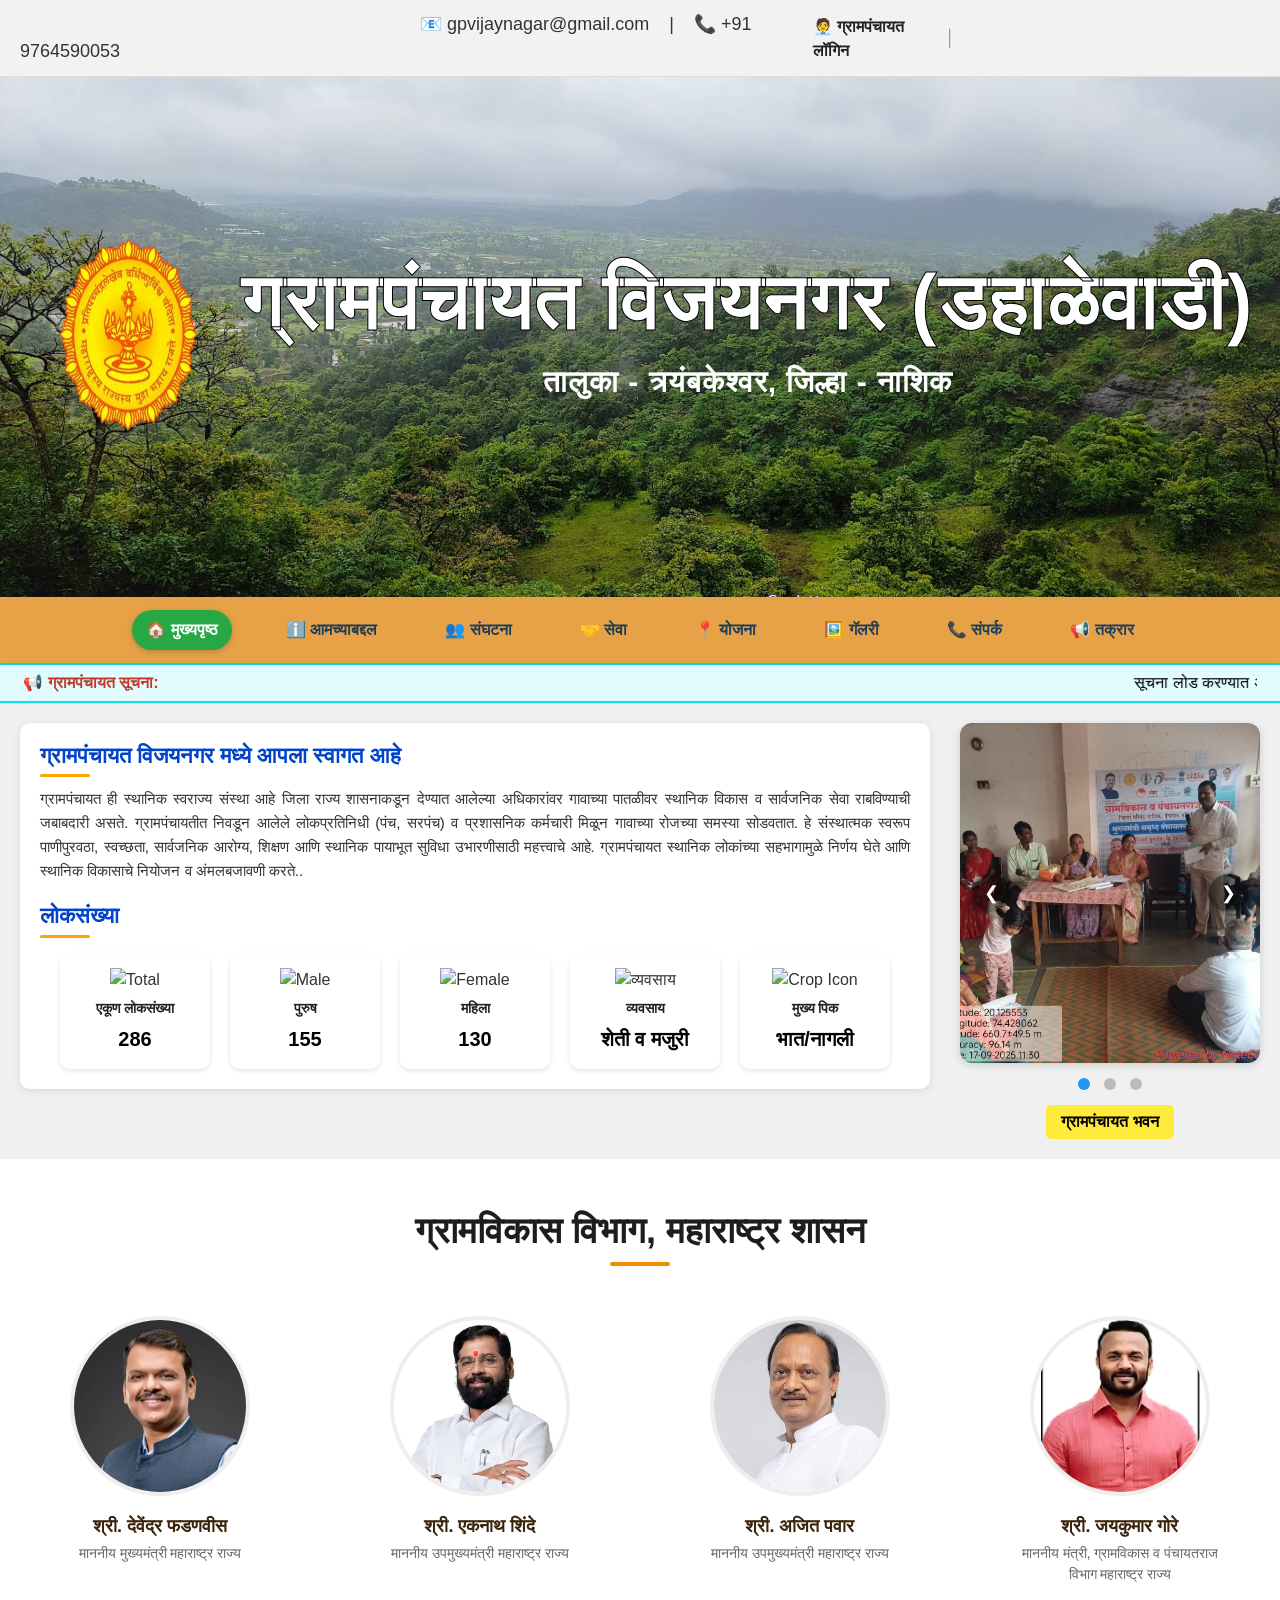
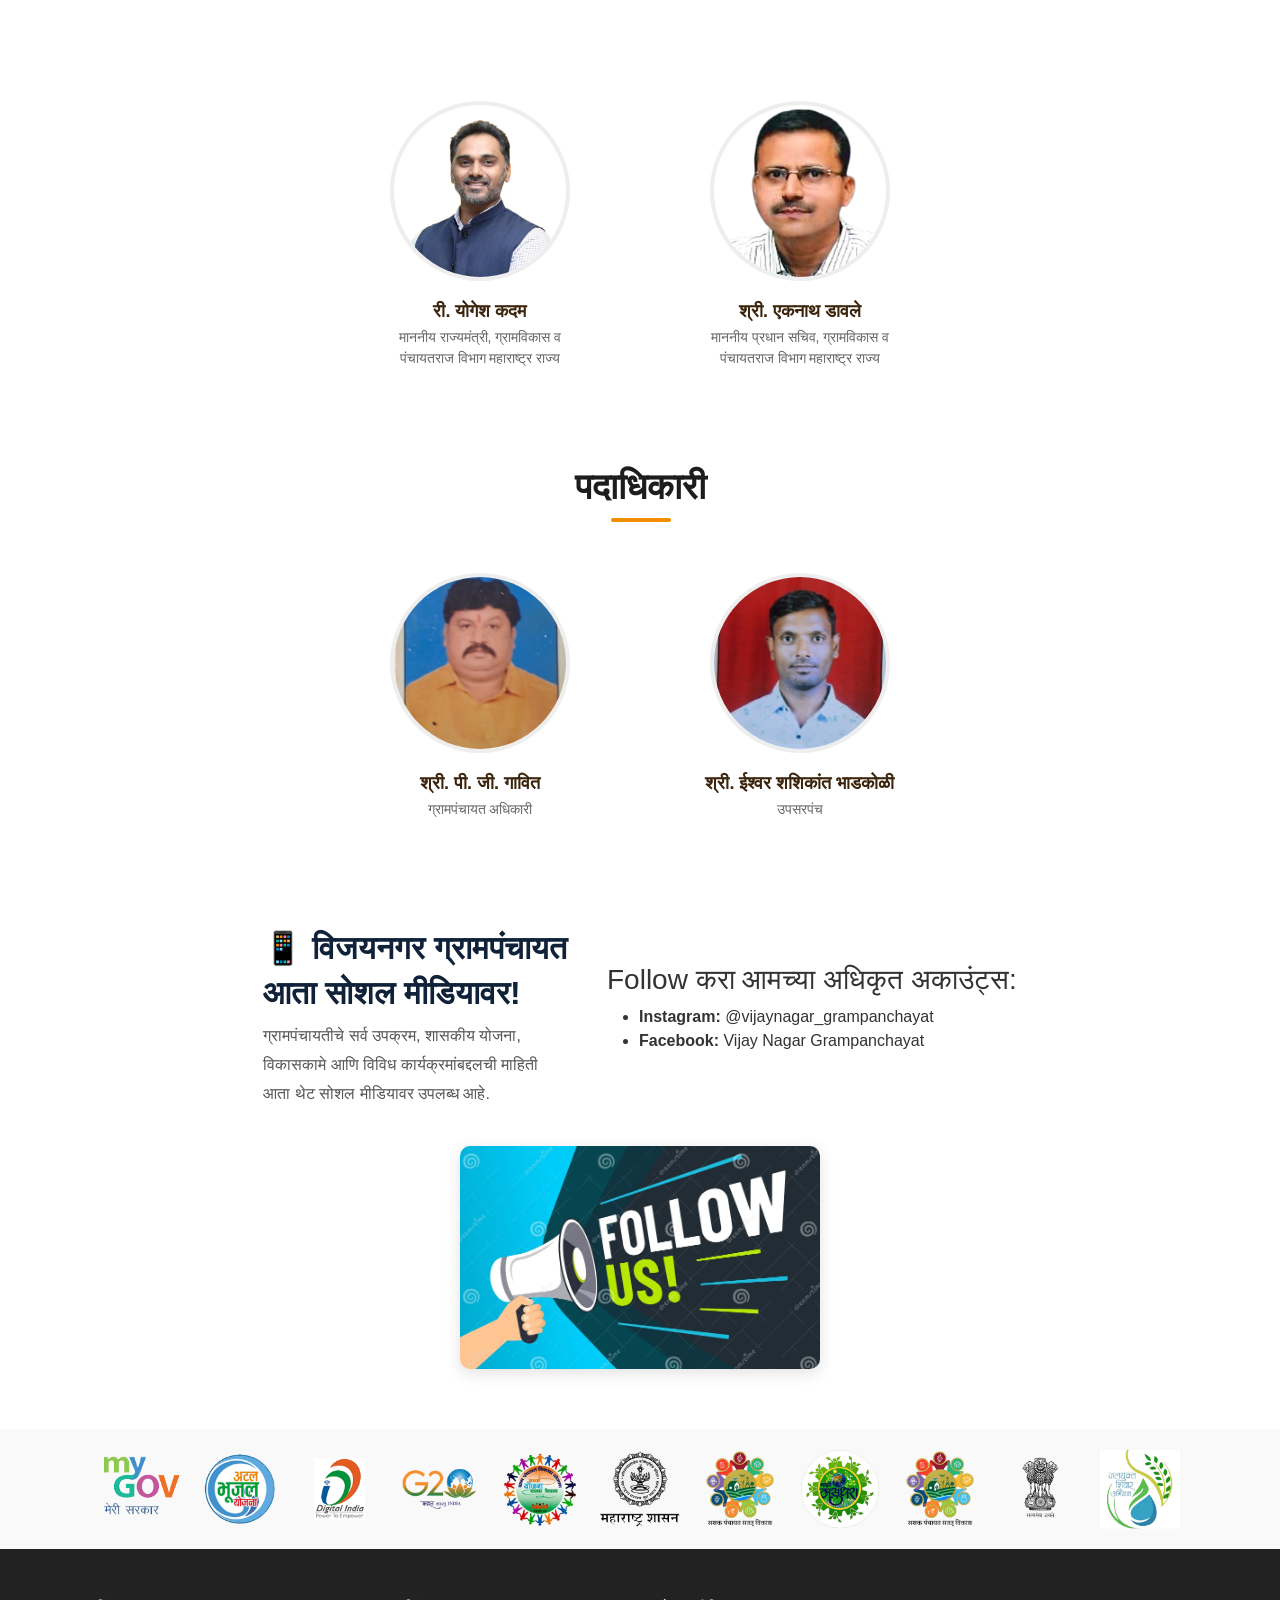
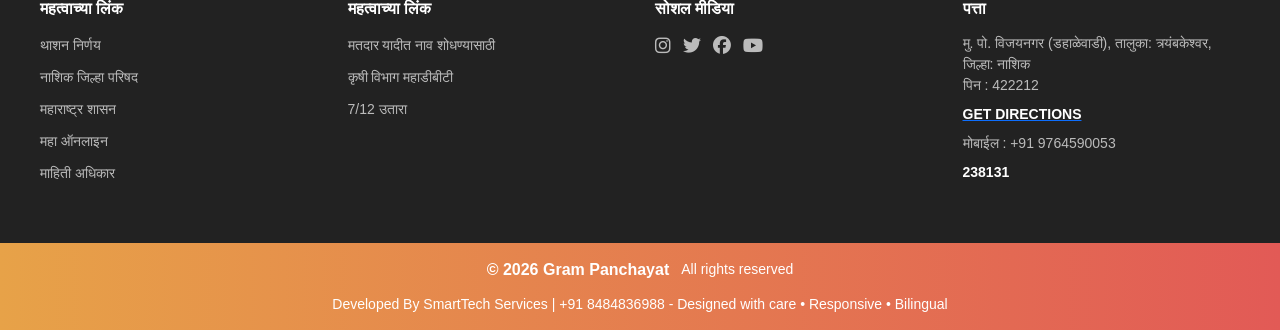
==== commit c02eb0b7: "Update index.html" ====
--- a/index.html
+++ b/index.html
@@ -388,12 +388,12 @@
     <h2  data-aos="fade-up" class="section-title-photo">पदाधिकारी</h2>
     <div data-aos="fade-up" class="officials-container">
         <div class="official-card">
-        <img src="images/adminlogo.jpeg" alt="श्री. पी. जी. गावित">
+        <img src="images/vijaynagar_gramsevak_1.jpeg" alt="श्री. पी. जी. गावित">
         <h3>श्री. पी. जी. गावित</h3>
         <p>ग्रामपंचायत अधिकारी</p>
         </div>
         <div class="official-card">
-        <img src="images/adminlogo.jpeg" alt="श्री. ईश्वर शशिकांत भाडकोळी">
+        <img src="images/Eshwar_bhadkule_upsarpanch.jpeg" alt="श्री. ईश्वर शशिकांत भाडकोळी">
         <h3>श्री. ईश्वर शशिकांत भाडकोळी</h3>
         <p>उपसरपंच</p>
         </div>
@@ -682,4 +682,5 @@
 
 </script>       
 </body>
-</html>+
+</html>
